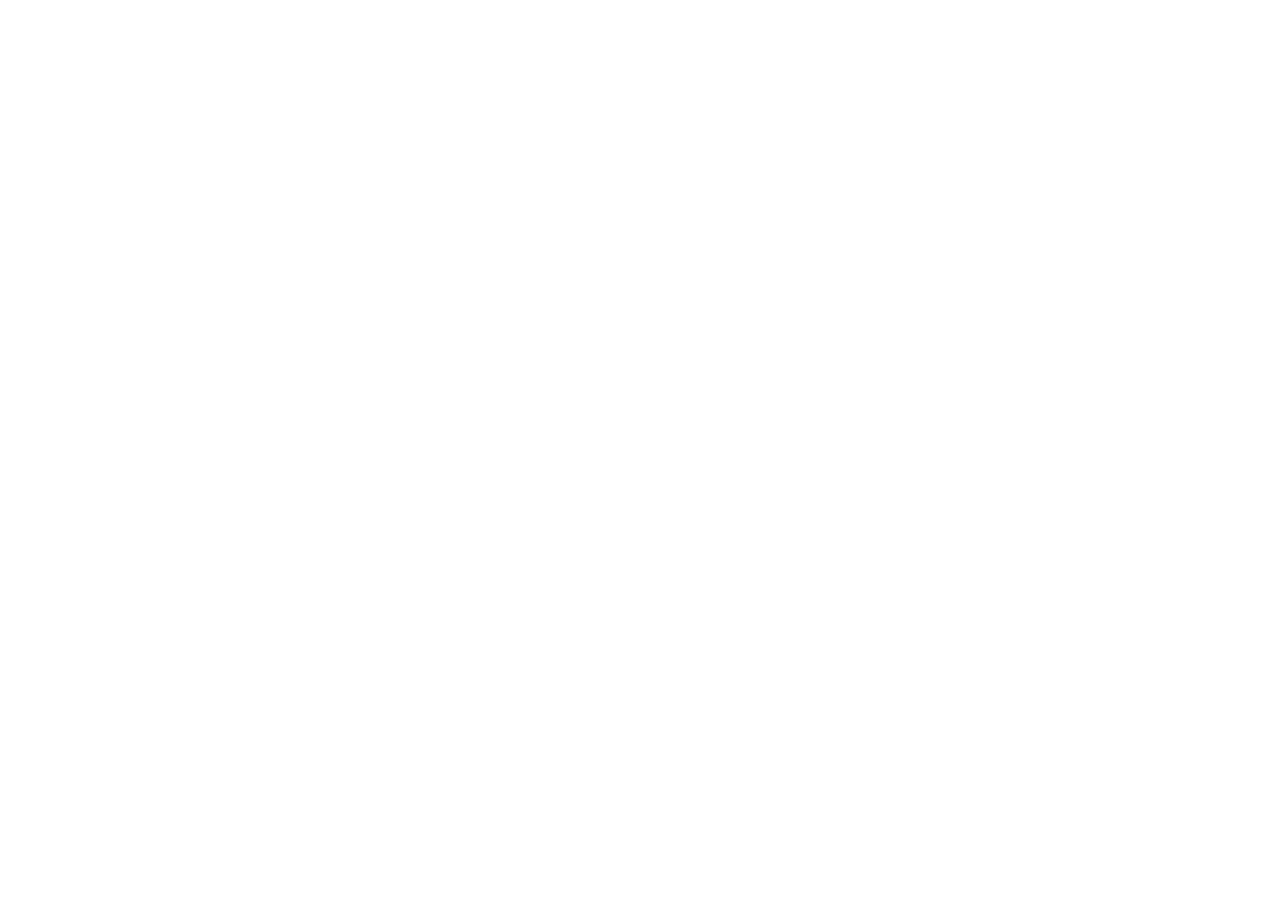
==== index.html @ 4c073553 "init project" ====
<!DOCTYPE html>
<html lang="en">

<head>
    <meta charset="UTF-8">
    <meta http-equiv="X-UA-Compatible" content="IE=edge">
    <meta name="viewport" content="width=device-width, initial-scale=1.0">
    <title>Document</title>
</head>

<body>

</body>

</html>
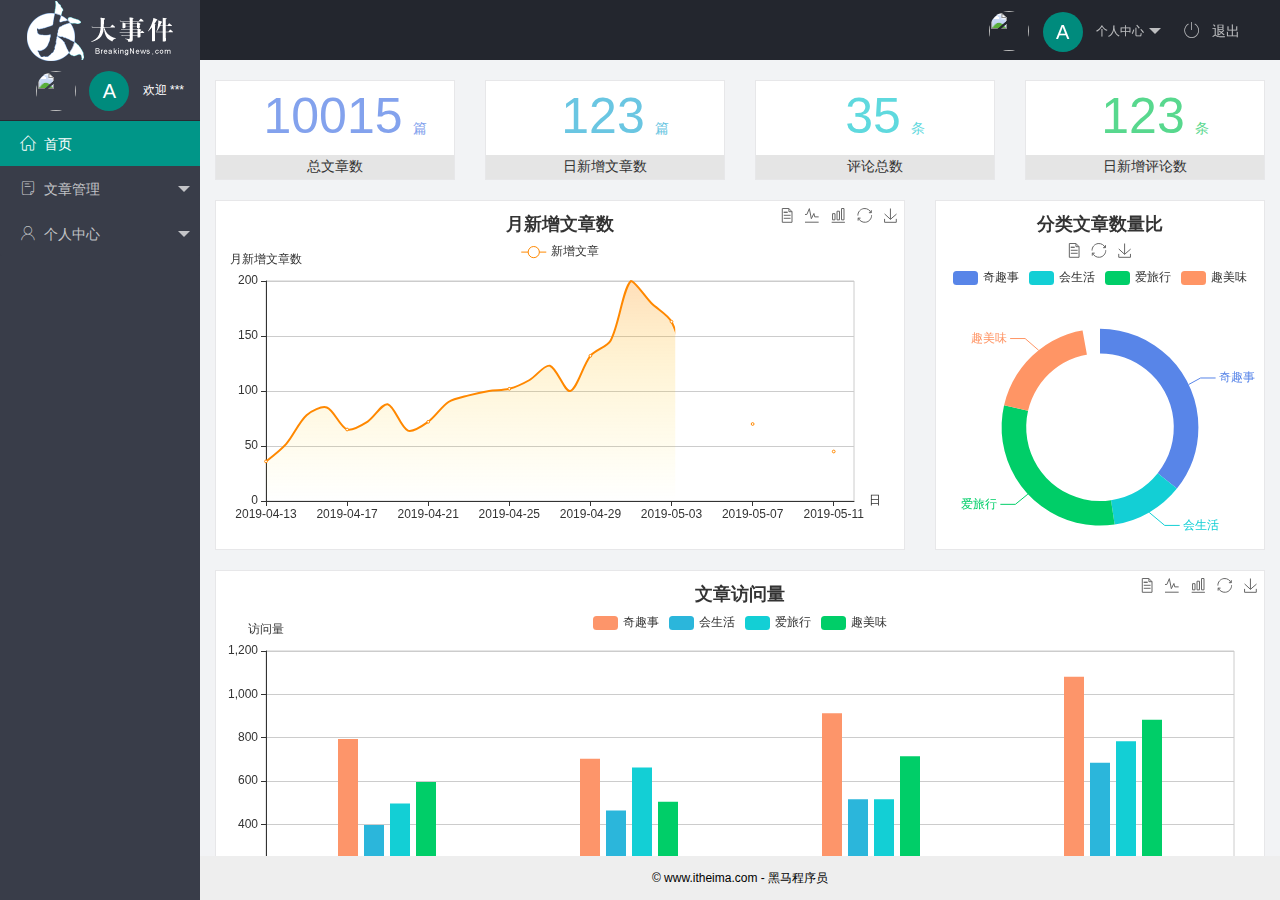
==== commit ad0965d6: "完成了主页功能的开发" ====
--- a/index.html
+++ b/index.html
@@ -5,11 +5,91 @@
     <meta charset="UTF-8">
     <meta http-equiv="X-UA-Compatible" content="IE=edge">
     <meta name="viewport" content="width=device-width, initial-scale=1.0">
-    <title>Document</title>
+    <title>后台主页</title>
+    <!-- 导入 layui 的样式表 -->
+    <link rel="stylesheet" href="/assets/lib/layui/css/layui.css">
+    <!-- 导入第三方图标库 -->
+    <link rel="stylesheet" href="/assets/fonts/iconfont.css">
+    <!-- 导入自己的css 样式表 -->
+    <link rel="stylesheet" href="/assets/css/index.css">
 </head>
 
 <body>
+    <div class="layui-layout layui-layout-admin">
+        <div class="layui-header">
+            <div class="layui-logo layui-hide-xs layui-bg-black">
+                <img src="/assets/images/logo.png" alt="">
+            </div>
+            <!-- 头部区域（可配合layui 已有的水平导航） -->
+            <ul class="layui-nav layui-layout-right">
+                <li class="layui-nav-item layui-hide layui-show-md-inline-block">
+                    <a href="javascript:;" class="userinfo">
+                        <img src="//tva1.sinaimg.cn/crop.0.0.118.118.180/5db11ff4gw1e77d3nqrv8j203b03cweg.jpg" class="layui-nav-img">
+                        <span class="text-avatar">A</span> 个人中心
+                    </a>
+                    <dl class="layui-nav-child">
+                        <dd><a href="">基本资料</a></dd>
+                        <dd><a href="">更换头像</a></dd>
+                        <dd><a href="">重置密码</a></dd>
+                    </dl>
+                </li>
+                <li class="layui-nav-item" lay-header-event="menuRight" lay-unselect>
+                    <a href="javascript:;" id="btnLogout">
+                        <span class="iconfont icon-tuichu"></span> 退出
+                    </a>
+                </li>
+            </ul>
+        </div>
 
+        <div class="layui-side layui-bg-black">
+            <div class="layui-side-scroll">
+                <div class="userinfo">
+                    <img src="//tva1.sinaimg.cn/crop.0.0.118.118.180/5db11ff4gw1e77d3nqrv8j203b03cweg.jpg" class="layui-nav-img">
+                    <span class="text-avatar">A</span>
+                    <span id="welcome">欢迎 ***</span>
+                </div>
+                <!-- 左侧导航区域（可配合layui已有的垂直导航） -->
+                <ul class="layui-nav layui-nav-tree" lay-shrink="all">
+                    <li class="layui-nav-item layui-this"><a href="/home/dashboard.html" target="fm"><span class="iconfont icon-home "></span>首页</a></li>
+                    <li class="layui-nav-item ">
+                        <a class="" href="javascript:;"><span class="iconfont icon-16"></span>文章管理</a>
+                        <dl class="layui-nav-child">
+                            <dd><a href="javascript:;"><i class="layui-icon layui-icon-app"></i> 文章类别</a></dd>
+                            <dd><a href="javascript:;"><i class="layui-icon layui-icon-app"></i> 文章列表</a></dd>
+                            <dd><a href="javascript:;"><i class="layui-icon layui-icon-app"></i> 发表文章</a></dd>
+
+                        </dl>
+                    </li>
+                    <li class="layui-nav-item">
+                        <a href="javascript:;"><span class="iconfont icon-user"></span>个人中心</a>
+                        <dl class="layui-nav-child">
+                            <dd><a href="javascript:;"><i class="layui-icon layui-icon-app"></i> 基本资料</a></dd>
+                            <dd><a href="javascript:;"><i class="layui-icon layui-icon-app"></i> 更换头像</a></dd>
+                            <dd><a href="javascript:;"><i class="layui-icon layui-icon-app"></i> 重置密码</a></dd>
+                        </dl>
+                    </li>
+                </ul>
+            </div>
+        </div>
+
+        <class class="layui-body">
+            <!-- 内容主体区域 -->
+            <iframe name="fm" src="/home/dashboard.html" frameborder="0"></iframe>
+        </class>
+
+        <div class="layui-footer">
+            <!-- 底部固定区域 -->
+            © www.itheima.com - 黑马程序员
+        </div>
+    </div>
+    <!-- 导入 layui 的 js 文件 -->
+    <script src="/assets/lib/layui/layui.all.js"></script>
+    <!-- 导入jquery  -->
+    <script src="/assets/lib/jquery.js"></script>
+    <!-- 导入 自己封装的 baseAPI.js 文件 -->
+    <script src="/assets/js/baseAPI.js"></script>
+    <!-- 导入自己的 js 文件 -->
+    <script src="./assets/js/index.js"></script>
 </body>
 
 </html>--- a/assets/lib/layui/css/layui.css
+++ b/assets/lib/layui/css/layui.css
@@ -0,0 +1,2 @@
+/** layui-v2.5.5 MIT License By https://www.layui.com */
+ .layui-inline,img{display:inline-block;vertical-align:middle}h1,h2,h3,h4,h5,h6{font-weight:400}.layui-edge,.layui-header,.layui-inline,.layui-main{position:relative}.layui-body,.layui-edge,.layui-elip{overflow:hidden}.layui-btn,.layui-edge,.layui-inline,img{vertical-align:middle}.layui-btn,.layui-disabled,.layui-icon,.layui-unselect{-moz-user-select:none;-webkit-user-select:none;-ms-user-select:none}.layui-elip,.layui-form-checkbox span,.layui-form-pane .layui-form-label{text-overflow:ellipsis;white-space:nowrap}.layui-breadcrumb,.layui-tree-btnGroup{visibility:hidden}blockquote,body,button,dd,div,dl,dt,form,h1,h2,h3,h4,h5,h6,input,li,ol,p,pre,td,textarea,th,ul{margin:0;padding:0;-webkit-tap-highlight-color:rgba(0,0,0,0)}a:active,a:hover{outline:0}img{border:none}li{list-style:none}table{border-collapse:collapse;border-spacing:0}h4,h5,h6{font-size:100%}button,input,optgroup,option,select,textarea{font-family:inherit;font-size:inherit;font-style:inherit;font-weight:inherit;outline:0}pre{white-space:pre-wrap;white-space:-moz-pre-wrap;white-space:-pre-wrap;white-space:-o-pre-wrap;word-wrap:break-word}body{line-height:24px;font:14px Helvetica Neue,Helvetica,PingFang SC,Tahoma,Arial,sans-serif}hr{height:1px;margin:10px 0;border:0;clear:both}a{color:#333;text-decoration:none}a:hover{color:#777}a cite{font-style:normal;*cursor:pointer}.layui-border-box,.layui-border-box *{box-sizing:border-box}.layui-box,.layui-box *{box-sizing:content-box}.layui-clear{clear:both;*zoom:1}.layui-clear:after{content:'\20';clear:both;*zoom:1;display:block;height:0}.layui-inline{*display:inline;*zoom:1}.layui-edge{display:inline-block;width:0;height:0;border-width:6px;border-style:dashed;border-color:transparent}.layui-edge-top{top:-4px;border-bottom-color:#999;border-bottom-style:solid}.layui-edge-right{border-left-color:#999;border-left-style:solid}.layui-edge-bottom{top:2px;border-top-color:#999;border-top-style:solid}.layui-edge-left{border-right-color:#999;border-right-style:solid}.layui-disabled,.layui-disabled:hover{color:#d2d2d2!important;cursor:not-allowed!important}.layui-circle{border-radius:100%}.layui-show{display:block!important}.layui-hide{display:none!important}@font-face{font-family:layui-icon;src:url(../font/iconfont.eot?v=250);src:url(../font/iconfont.eot?v=250#iefix) format('embedded-opentype'),url(../font/iconfont.woff2?v=250) format('woff2'),url(../font/iconfont.woff?v=250) format('woff'),url(../font/iconfont.ttf?v=250) format('truetype'),url(../font/iconfont.svg?v=250#layui-icon) format('svg')}.layui-icon{font-family:layui-icon!important;font-size:16px;font-style:normal;-webkit-font-smoothing:antialiased;-moz-osx-font-smoothing:grayscale}.layui-icon-reply-fill:before{content:"\e611"}.layui-icon-set-fill:before{content:"\e614"}.layui-icon-menu-fill:before{content:"\e60f"}.layui-icon-search:before{content:"\e615"}.layui-icon-share:before{content:"\e641"}.layui-icon-set-sm:before{content:"\e620"}.layui-icon-engine:before{content:"\e628"}.layui-icon-close:before{content:"\1006"}.layui-icon-close-fill:before{content:"\1007"}.layui-icon-chart-screen:before{content:"\e629"}.layui-icon-star:before{content:"\e600"}.layui-icon-circle-dot:before{content:"\e617"}.layui-icon-chat:before{content:"\e606"}.layui-icon-release:before{content:"\e609"}.layui-icon-list:before{content:"\e60a"}.layui-icon-chart:before{content:"\e62c"}.layui-icon-ok-circle:before{content:"\1005"}.layui-icon-layim-theme:before{content:"\e61b"}.layui-icon-table:before{content:"\e62d"}.layui-icon-right:before{content:"\e602"}.layui-icon-left:before{content:"\e603"}.layui-icon-cart-simple:before{content:"\e698"}.layui-icon-face-cry:before{content:"\e69c"}.layui-icon-face-smile:before{content:"\e6af"}.layui-icon-survey:before{content:"\e6b2"}.layui-icon-tree:before{content:"\e62e"}.layui-icon-upload-circle:before{content:"\e62f"}.layui-icon-add-circle:before{content:"\e61f"}.layui-icon-download-circle:before{content:"\e601"}.layui-icon-templeate-1:before{content:"\e630"}.layui-icon-util:before{content:"\e631"}.layui-icon-face-surprised:before{content:"\e664"}.layui-icon-edit:before{content:"\e642"}.layui-icon-speaker:before{content:"\e645"}.layui-icon-down:before{content:"\e61a"}.layui-icon-file:before{content:"\e621"}.layui-icon-layouts:before{content:"\e632"}.layui-icon-rate-half:before{content:"\e6c9"}.layui-icon-add-circle-fine:before{content:"\e608"}.layui-icon-prev-circle:before{content:"\e633"}.layui-icon-read:before{content:"\e705"}.layui-icon-404:before{content:"\e61c"}.layui-icon-carousel:before{content:"\e634"}.layui-icon-help:before{content:"\e607"}.layui-icon-code-circle:before{content:"\e635"}.layui-icon-water:before{content:"\e636"}.layui-icon-username:before{content:"\e66f"}.layui-icon-find-fill:before{content:"\e670"}.layui-icon-about:before{content:"\e60b"}.layui-icon-location:before{content:"\e715"}.layui-icon-up:before{content:"\e619"}.layui-icon-pause:before{content:"\e651"}.layui-icon-date:before{content:"\e637"}.layui-icon-layim-uploadfile:before{content:"\e61d"}.layui-icon-delete:before{content:"\e640"}.layui-icon-play:before{content:"\e652"}.layui-icon-top:before{content:"\e604"}.layui-icon-friends:before{content:"\e612"}.layui-icon-refresh-3:before{content:"\e9aa"}.layui-icon-ok:before{content:"\e605"}.layui-icon-layer:before{content:"\e638"}.layui-icon-face-smile-fine:before{content:"\e60c"}.layui-icon-dollar:before{content:"\e659"}.layui-icon-group:before{content:"\e613"}.layui-icon-layim-download:before{content:"\e61e"}.layui-icon-picture-fine:before{content:"\e60d"}.layui-icon-link:before{content:"\e64c"}.layui-icon-diamond:before{content:"\e735"}.layui-icon-log:before{content:"\e60e"}.layui-icon-rate-solid:before{content:"\e67a"}.layui-icon-fonts-del:before{content:"\e64f"}.layui-icon-unlink:before{content:"\e64d"}.layui-icon-fonts-clear:before{content:"\e639"}.layui-icon-triangle-r:before{content:"\e623"}.layui-icon-circle:before{content:"\e63f"}.layui-icon-radio:before{content:"\e643"}.layui-icon-align-center:before{content:"\e647"}.layui-icon-align-right:before{content:"\e648"}.layui-icon-align-left:before{content:"\e649"}.layui-icon-loading-1:before{content:"\e63e"}.layui-icon-return:before{content:"\e65c"}.layui-icon-fonts-strong:before{content:"\e62b"}.layui-icon-upload:before{content:"\e67c"}.layui-icon-dialogue:before{content:"\e63a"}.layui-icon-video:before{content:"\e6ed"}.layui-icon-headset:before{content:"\e6fc"}.layui-icon-cellphone-fine:before{content:"\e63b"}.layui-icon-add-1:before{content:"\e654"}.layui-icon-face-smile-b:before{content:"\e650"}.layui-icon-fonts-html:before{content:"\e64b"}.layui-icon-form:before{content:"\e63c"}.layui-icon-cart:before{content:"\e657"}.layui-icon-camera-fill:before{content:"\e65d"}.layui-icon-tabs:before{content:"\e62a"}.layui-icon-fonts-code:before{content:"\e64e"}.layui-icon-fire:before{content:"\e756"}.layui-icon-set:before{content:"\e716"}.layui-icon-fonts-u:before{content:"\e646"}.layui-icon-triangle-d:before{content:"\e625"}.layui-icon-tips:before{content:"\e702"}.layui-icon-picture:before{content:"\e64a"}.layui-icon-more-vertical:before{content:"\e671"}.layui-icon-flag:before{content:"\e66c"}.layui-icon-loading:before{content:"\e63d"}.layui-icon-fonts-i:before{content:"\e644"}.layui-icon-refresh-1:before{content:"\e666"}.layui-icon-rmb:before{content:"\e65e"}.layui-icon-home:before{content:"\e68e"}.layui-icon-user:before{content:"\e770"}.layui-icon-notice:before{content:"\e667"}.layui-icon-login-weibo:before{content:"\e675"}.layui-icon-voice:before{content:"\e688"}.layui-icon-upload-drag:before{content:"\e681"}.layui-icon-login-qq:before{content:"\e676"}.layui-icon-snowflake:before{content:"\e6b1"}.layui-icon-file-b:before{content:"\e655"}.layui-icon-template:before{content:"\e663"}.layui-icon-auz:before{content:"\e672"}.layui-icon-console:before{content:"\e665"}.layui-icon-app:before{content:"\e653"}.layui-icon-prev:before{content:"\e65a"}.layui-icon-website:before{content:"\e7ae"}.layui-icon-next:before{content:"\e65b"}.layui-icon-component:before{content:"\e857"}.layui-icon-more:before{content:"\e65f"}.layui-icon-login-wechat:before{content:"\e677"}.layui-icon-shrink-right:before{content:"\e668"}.layui-icon-spread-left:before{content:"\e66b"}.layui-icon-camera:before{content:"\e660"}.layui-icon-note:before{content:"\e66e"}.layui-icon-refresh:before{content:"\e669"}.layui-icon-female:before{content:"\e661"}.layui-icon-male:before{content:"\e662"}.layui-icon-password:before{content:"\e673"}.layui-icon-senior:before{content:"\e674"}.layui-icon-theme:before{content:"\e66a"}.layui-icon-tread:before{content:"\e6c5"}.layui-icon-praise:before{content:"\e6c6"}.layui-icon-star-fill:before{content:"\e658"}.layui-icon-rate:before{content:"\e67b"}.layui-icon-template-1:before{content:"\e656"}.layui-icon-vercode:before{content:"\e679"}.layui-icon-cellphone:before{content:"\e678"}.layui-icon-screen-full:before{content:"\e622"}.layui-icon-screen-restore:before{content:"\e758"}.layui-icon-cols:before{content:"\e610"}.layui-icon-export:before{content:"\e67d"}.layui-icon-print:before{content:"\e66d"}.layui-icon-slider:before{content:"\e714"}.layui-icon-addition:before{content:"\e624"}.layui-icon-subtraction:before{content:"\e67e"}.layui-icon-service:before{content:"\e626"}.layui-icon-transfer:before{content:"\e691"}.layui-main{width:1140px;margin:0 auto}.layui-header{z-index:1000;height:60px}.layui-header a:hover{transition:all .5s;-webkit-transition:all .5s}.layui-side{position:fixed;left:0;top:0;bottom:0;z-index:999;width:200px;overflow-x:hidden}.layui-side-scroll{position:relative;width:220px;height:100%;overflow-x:hidden}.layui-body{position:absolute;left:200px;right:0;top:0;bottom:0;z-index:998;width:auto;overflow-y:auto;box-sizing:border-box}.layui-layout-body{overflow:hidden}.layui-layout-admin .layui-header{background-color:#23262E}.layui-layout-admin .layui-side{top:60px;width:200px;overflow-x:hidden}.layui-layout-admin .layui-body{position:fixed;top:60px;bottom:44px}.layui-layout-admin .layui-main{width:auto;margin:0 15px}.layui-layout-admin .layui-footer{position:fixed;left:200px;right:0;bottom:0;height:44px;line-height:44px;padding:0 15px;background-color:#eee}.layui-layout-admin .layui-logo{position:absolute;left:0;top:0;width:200px;height:100%;line-height:60px;text-align:center;color:#009688;font-size:16px}.layui-layout-admin .layui-header .layui-nav{background:0 0}.layui-layout-left{position:absolute!important;left:200px;top:0}.layui-layout-right{position:absolute!important;right:0;top:0}.layui-container{position:relative;margin:0 auto;padding:0 15px;box-sizing:border-box}.layui-fluid{position:relative;margin:0 auto;padding:0 15px}.layui-row:after,.layui-row:before{content:'';display:block;clear:both}.layui-col-lg1,.layui-col-lg10,.layui-col-lg11,.layui-col-lg12,.layui-col-lg2,.layui-col-lg3,.layui-col-lg4,.layui-col-lg5,.layui-col-lg6,.layui-col-lg7,.layui-col-lg8,.layui-col-lg9,.layui-col-md1,.layui-col-md10,.layui-col-md11,.layui-col-md12,.layui-col-md2,.layui-col-md3,.layui-col-md4,.layui-col-md5,.layui-col-md6,.layui-col-md7,.layui-col-md8,.layui-col-md9,.layui-col-sm1,.layui-col-sm10,.layui-col-sm11,.layui-col-sm12,.layui-col-sm2,.layui-col-sm3,.layui-col-sm4,.layui-col-sm5,.layui-col-sm6,.layui-col-sm7,.layui-col-sm8,.layui-col-sm9,.layui-col-xs1,.layui-col-xs10,.layui-col-xs11,.layui-col-xs12,.layui-col-xs2,.layui-col-xs3,.layui-col-xs4,.layui-col-xs5,.layui-col-xs6,.layui-col-xs7,.layui-col-xs8,.layui-col-xs9{position:relative;display:block;box-sizing:border-box}.layui-col-xs1,.layui-col-xs10,.layui-col-xs11,.layui-col-xs12,.layui-col-xs2,.layui-col-xs3,.layui-col-xs4,.layui-col-xs5,.layui-col-xs6,.layui-col-xs7,.layui-col-xs8,.layui-col-xs9{float:left}.layui-col-xs1{width:8.33333333%}.layui-col-xs2{width:16.66666667%}.layui-col-xs3{width:25%}.layui-col-xs4{width:33.33333333%}.layui-col-xs5{width:41.66666667%}.layui-col-xs6{width:50%}.layui-col-xs7{width:58.33333333%}.layui-col-xs8{width:66.66666667%}.layui-col-xs9{width:75%}.layui-col-xs10{width:83.33333333%}.layui-col-xs11{width:91.66666667%}.layui-col-xs12{width:100%}.layui-col-xs-offset1{margin-left:8.33333333%}.layui-col-xs-offset2{margin-left:16.66666667%}.layui-col-xs-offset3{margin-left:25%}.layui-col-xs-offset4{margin-left:33.33333333%}.layui-col-xs-offset5{margin-left:41.66666667%}.layui-col-xs-offset6{margin-left:50%}.layui-col-xs-offset7{margin-left:58.33333333%}.layui-col-xs-offset8{margin-left:66.66666667%}.layui-col-xs-offset9{margin-left:75%}.layui-col-xs-offset10{margin-left:83.33333333%}.layui-col-xs-offset11{margin-left:91.66666667%}.layui-col-xs-offset12{margin-left:100%}@media screen and (max-width:768px){.layui-hide-xs{display:none!important}.layui-show-xs-block{display:block!important}.layui-show-xs-inline{display:inline!important}.layui-show-xs-inline-block{display:inline-block!important}}@media screen and (min-width:768px){.layui-container{width:750px}.layui-hide-sm{display:none!important}.layui-show-sm-block{display:block!important}.layui-show-sm-inline{display:inline!important}.layui-show-sm-inline-block{display:inline-block!important}.layui-col-sm1,.layui-col-sm10,.layui-col-sm11,.layui-col-sm12,.layui-col-sm2,.layui-col-sm3,.layui-col-sm4,.layui-col-sm5,.layui-col-sm6,.layui-col-sm7,.layui-col-sm8,.layui-col-sm9{float:left}.layui-col-sm1{width:8.33333333%}.layui-col-sm2{width:16.66666667%}.layui-col-sm3{width:25%}.layui-col-sm4{width:33.33333333%}.layui-col-sm5{width:41.66666667%}.layui-col-sm6{width:50%}.layui-col-sm7{width:58.33333333%}.layui-col-sm8{width:66.66666667%}.layui-col-sm9{width:75%}.layui-col-sm10{width:83.33333333%}.layui-col-sm11{width:91.66666667%}.layui-col-sm12{width:100%}.layui-col-sm-offset1{margin-left:8.33333333%}.layui-col-sm-offset2{margin-left:16.66666667%}.layui-col-sm-offset3{margin-left:25%}.layui-col-sm-offset4{margin-left:33.33333333%}.layui-col-sm-offset5{margin-left:41.66666667%}.layui-col-sm-offset6{margin-left:50%}.layui-col-sm-offset7{margin-left:58.33333333%}.layui-col-sm-offset8{margin-left:66.66666667%}.layui-col-sm-offset9{margin-left:75%}.layui-col-sm-offset10{margin-left:83.33333333%}.layui-col-sm-offset11{margin-left:91.66666667%}.layui-col-sm-offset12{margin-left:100%}}@media screen and (min-width:992px){.layui-container{width:970px}.layui-hide-md{display:none!important}.layui-show-md-block{display:block!important}.layui-show-md-inline{display:inline!important}.layui-show-md-inline-block{display:inline-block!important}.layui-col-md1,.layui-col-md10,.layui-col-md11,.layui-col-md12,.layui-col-md2,.layui-col-md3,.layui-col-md4,.layui-col-md5,.layui-col-md6,.layui-col-md7,.layui-col-md8,.layui-col-md9{float:left}.layui-col-md1{width:8.33333333%}.layui-col-md2{width:16.66666667%}.layui-col-md3{width:25%}.layui-col-md4{width:33.33333333%}.layui-col-md5{width:41.66666667%}.layui-col-md6{width:50%}.layui-col-md7{width:58.33333333%}.layui-col-md8{width:66.66666667%}.layui-col-md9{width:75%}.layui-col-md10{width:83.33333333%}.layui-col-md11{width:91.66666667%}.layui-col-md12{width:100%}.layui-col-md-offset1{margin-left:8.33333333%}.layui-col-md-offset2{margin-left:16.66666667%}.layui-col-md-offset3{margin-left:25%}.layui-col-md-offset4{margin-left:33.33333333%}.layui-col-md-offset5{margin-left:41.66666667%}.layui-col-md-offset6{margin-left:50%}.layui-col-md-offset7{margin-left:58.33333333%}.layui-col-md-offset8{margin-left:66.66666667%}.layui-col-md-offset9{margin-left:75%}.layui-col-md-offset10{margin-left:83.33333333%}.layui-col-md-offset11{margin-left:91.66666667%}.layui-col-md-offset12{margin-left:100%}}@media screen and (min-width:1200px){.layui-container{width:1170px}.layui-hide-lg{display:none!important}.layui-show-lg-block{display:block!important}.layui-show-lg-inline{display:inline!important}.layui-show-lg-inline-block{display:inline-block!important}.layui-col-lg1,.layui-col-lg10,.layui-col-lg11,.layui-col-lg12,.layui-col-lg2,.layui-col-lg3,.layui-col-lg4,.layui-col-lg5,.layui-col-lg6,.layui-col-lg7,.layui-col-lg8,.layui-col-lg9{float:left}.layui-col-lg1{width:8.33333333%}.layui-col-lg2{width:16.66666667%}.layui-col-lg3{width:25%}.layui-col-lg4{width:33.33333333%}.layui-col-lg5{width:41.66666667%}.layui-col-lg6{width:50%}.layui-col-lg7{width:58.33333333%}.layui-col-lg8{width:66.66666667%}.layui-col-lg9{width:75%}.layui-col-lg10{width:83.33333333%}.layui-col-lg11{width:91.66666667%}.layui-col-lg12{width:100%}.layui-col-lg-offset1{margin-left:8.33333333%}.layui-col-lg-offset2{margin-left:16.66666667%}.layui-col-lg-offset3{margin-left:25%}.layui-col-lg-offset4{margin-left:33.33333333%}.layui-col-lg-offset5{margin-left:41.66666667%}.layui-col-lg-offset6{margin-left:50%}.layui-col-lg-offset7{margin-left:58.33333333%}.layui-col-lg-offset8{margin-left:66.66666667%}.layui-col-lg-offset9{margin-left:75%}.layui-col-lg-offset10{margin-left:83.33333333%}.layui-col-lg-offset11{margin-left:91.66666667%}.layui-col-lg-offset12{margin-left:100%}}.layui-col-space1{margin:-.5px}.layui-col-space1>*{padding:.5px}.layui-col-space3{margin:-1.5px}.layui-col-space3>*{padding:1.5px}.layui-col-space5{margin:-2.5px}.layui-col-space5>*{padding:2.5px}.layui-col-space8{margin:-3.5px}.layui-col-space8>*{padding:3.5px}.layui-col-space10{margin:-5px}.layui-col-space10>*{padding:5px}.layui-col-space12{margin:-6px}.layui-col-space12>*{padding:6px}.layui-col-space15{margin:-7.5px}.layui-col-space15>*{padding:7.5px}.layui-col-space18{margin:-9px}.layui-col-space18>*{padding:9px}.layui-col-space20{margin:-10px}.layui-col-space20>*{padding:10px}.layui-col-space22{margin:-11px}.layui-col-space22>*{padding:11px}.layui-col-space25{margin:-12.5px}.layui-col-space25>*{padding:12.5px}.layui-col-space30{margin:-15px}.layui-col-space30>*{padding:15px}.layui-btn,.layui-input,.layui-select,.layui-textarea,.layui-upload-button{outline:0;-webkit-appearance:none;transition:all .3s;-webkit-transition:all .3s;box-sizing:border-box}.layui-elem-quote{margin-bottom:10px;padding:15px;line-height:22px;border-left:5px solid #009688;border-radius:0 2px 2px 0;background-color:#f2f2f2}.layui-quote-nm{border-style:solid;border-width:1px 1px 1px 5px;background:0 0}.layui-elem-field{margin-bottom:10px;padding:0;border-width:1px;border-style:solid}.layui-elem-field legend{margin-left:20px;padding:0 10px;font-size:20px;font-weight:300}.layui-field-title{margin:10px 0 20px;border-width:1px 0 0}.layui-field-box{padding:10px 15px}.layui-field-title .layui-field-box{padding:10px 0}.layui-progress{position:relative;height:6px;border-radius:20px;background-color:#e2e2e2}.layui-progress-bar{position:absolute;left:0;top:0;width:0;max-width:100%;height:6px;border-radius:20px;text-align:right;background-color:#5FB878;transition:all .3s;-webkit-transition:all .3s}.layui-progress-big,.layui-progress-big .layui-progress-bar{height:18px;line-height:18px}.layui-progress-text{position:relative;top:-20px;line-height:18px;font-size:12px;color:#666}.layui-progress-big .layui-progress-text{position:static;padding:0 10px;color:#fff}.layui-collapse{border-width:1px;border-style:solid;border-radius:2px}.layui-colla-content,.layui-colla-item{border-top-width:1px;border-top-style:solid}.layui-colla-item:first-child{border-top:none}.layui-colla-title{position:relative;height:42px;line-height:42px;padding:0 15px 0 35px;color:#333;background-color:#f2f2f2;cursor:pointer;font-size:14px;overflow:hidden}.layui-colla-content{display:none;padding:10px 15px;line-height:22px;color:#666}.layui-colla-icon{position:absolute;left:15px;top:0;font-size:14px}.layui-card{margin-bottom:15px;border-radius:2px;background-color:#fff;box-shadow:0 1px 2px 0 rgba(0,0,0,.05)}.layui-card:last-child{margin-bottom:0}.layui-card-header{position:relative;height:42px;line-height:42px;padding:0 15px;border-bottom:1px solid #f6f6f6;color:#333;border-radius:2px 2px 0 0;font-size:14px}.layui-bg-black,.layui-bg-blue,.layui-bg-cyan,.layui-bg-green,.layui-bg-orange,.layui-bg-red{color:#fff!important}.layui-card-body{position:relative;padding:10px 15px;line-height:24px}.layui-card-body[pad15]{padding:15px}.layui-card-body[pad20]{padding:20px}.layui-card-body .layui-table{margin:5px 0}.layui-card .layui-tab{margin:0}.layui-panel-window{position:relative;padding:15px;border-radius:0;border-top:5px solid #E6E6E6;background-color:#fff}.layui-auxiliar-moving{position:fixed;left:0;right:0;top:0;bottom:0;width:100%;height:100%;background:0 0;z-index:9999999999}.layui-form-label,.layui-form-mid,.layui-form-select,.layui-input-block,.layui-input-inline,.layui-textarea{position:relative}.layui-bg-red{background-color:#FF5722!important}.layui-bg-orange{background-color:#FFB800!important}.layui-bg-green{background-color:#009688!important}.layui-bg-cyan{background-color:#2F4056!important}.layui-bg-blue{background-color:#1E9FFF!important}.layui-bg-black{background-color:#393D49!important}.layui-bg-gray{background-color:#eee!important;color:#666!important}.layui-badge-rim,.layui-colla-content,.layui-colla-item,.layui-collapse,.layui-elem-field,.layui-form-pane .layui-form-item[pane],.layui-form-pane .layui-form-label,.layui-input,.layui-layedit,.layui-layedit-tool,.layui-quote-nm,.layui-select,.layui-tab-bar,.layui-tab-card,.layui-tab-title,.layui-tab-title .layui-this:after,.layui-textarea{border-color:#e6e6e6}.layui-timeline-item:before,hr{background-color:#e6e6e6}.layui-text{line-height:22px;font-size:14px;color:#666}.layui-text h1,.layui-text h2,.layui-text h3{font-weight:500;color:#333}.layui-text h1{font-size:30px}.layui-text h2{font-size:24px}.layui-text h3{font-size:18px}.layui-text a:not(.layui-btn){color:#01AAED}.layui-text a:not(.layui-btn):hover{text-decoration:underline}.layui-text ul{padding:5px 0 5px 15px}.layui-text ul li{margin-top:5px;list-style-type:disc}.layui-text em,.layui-word-aux{color:#999!important;padding:0 5px!important}.layui-btn{display:inline-block;height:38px;line-height:38px;padding:0 18px;background-color:#009688;color:#fff;white-space:nowrap;text-align:center;font-size:14px;border:none;border-radius:2px;cursor:pointer}.layui-btn:hover{opacity:.8;filter:alpha(opacity=80);color:#fff}.layui-btn:active{opacity:1;filter:alpha(opacity=100)}.layui-btn+.layui-btn{margin-left:10px}.layui-btn-container{font-size:0}.layui-btn-container .layui-btn{margin-right:10px;margin-bottom:10px}.layui-btn-container .layui-btn+.layui-btn{margin-left:0}.layui-table .layui-btn-container .layui-btn{margin-bottom:9px}.layui-btn-radius{border-radius:100px}.layui-btn .layui-icon{margin-right:3px;font-size:18px;vertical-align:bottom;vertical-align:middle\9}.layui-btn-primary{border:1px solid #C9C9C9;background-color:#fff;color:#555}.layui-btn-primary:hover{border-color:#009688;color:#333}.layui-btn-normal{background-color:#1E9FFF}.layui-btn-warm{background-color:#FFB800}.layui-btn-danger{background-color:#FF5722}.layui-btn-checked{background-color:#5FB878}.layui-btn-disabled,.layui-btn-disabled:active,.layui-btn-disabled:hover{border:1px solid #e6e6e6;background-color:#FBFBFB;color:#C9C9C9;cursor:not-allowed;opacity:1}.layui-btn-lg{height:44px;line-height:44px;padding:0 25px;font-size:16px}.layui-btn-sm{height:30px;line-height:30px;padding:0 10px;font-size:12px}.layui-btn-sm i{font-size:16px!important}.layui-btn-xs{height:22px;line-height:22px;padding:0 5px;font-size:12px}.layui-btn-xs i{font-size:14px!important}.layui-btn-group{display:inline-block;vertical-align:middle;font-size:0}.layui-btn-group .layui-btn{margin-left:0!important;margin-right:0!important;border-left:1px solid rgba(255,255,255,.5);border-radius:0}.layui-btn-group .layui-btn-primary{border-left:none}.layui-btn-group .layui-btn-primary:hover{border-color:#C9C9C9;color:#009688}.layui-btn-group .layui-btn:first-child{border-left:none;border-radius:2px 0 0 2px}.layui-btn-group .layui-btn-primary:first-child{border-left:1px solid #c9c9c9}.layui-btn-group .layui-btn:last-child{border-radius:0 2px 2px 0}.layui-btn-group .layui-btn+.layui-btn{margin-left:0}.layui-btn-group+.layui-btn-group{margin-left:10px}.layui-btn-fluid{width:100%}.layui-input,.layui-select,.layui-textarea{height:38px;line-height:1.3;line-height:38px\9;border-width:1px;border-style:solid;background-color:#fff;border-radius:2px}.layui-input::-webkit-input-placeholder,.layui-select::-webkit-input-placeholder,.layui-textarea::-webkit-input-placeholder{line-height:1.3}.layui-input,.layui-textarea{display:block;width:100%;padding-left:10px}.layui-input:hover,.layui-textarea:hover{border-color:#D2D2D2!important}.layui-input:focus,.layui-textarea:focus{border-color:#C9C9C9!important}.layui-textarea{min-height:100px;height:auto;line-height:20px;padding:6px 10px;resize:vertical}.layui-select{padding:0 10px}.layui-form input[type=checkbox],.layui-form input[type=radio],.layui-form select{display:none}.layui-form [lay-ignore]{display:initial}.layui-form-item{margin-bottom:15px;clear:both;*zoom:1}.layui-form-item:after{content:'\20';clear:both;*zoom:1;display:block;height:0}.layui-form-label{float:left;display:block;padding:9px 15px;width:80px;font-weight:400;line-height:20px;text-align:right}.layui-form-label-col{display:block;float:none;padding:9px 0;line-height:20px;text-align:left}.layui-form-item .layui-inline{margin-bottom:5px;margin-right:10px}.layui-input-block{margin-left:110px;min-height:36px}.layui-input-inline{display:inline-block;vertical-align:middle}.layui-form-item .layui-input-inline{float:left;width:190px;margin-right:10px}.layui-form-text .layui-input-inline{width:auto}.layui-form-mid{float:left;display:block;padding:9px 0!important;line-height:20px;margin-right:10px}.layui-form-danger+.layui-form-select .layui-input,.layui-form-danger:focus{border-color:#FF5722!important}.layui-form-select .layui-input{padding-right:30px;cursor:pointer}.layui-form-select .layui-edge{position:absolute;right:10px;top:50%;margin-top:-3px;cursor:pointer;border-width:6px;border-top-color:#c2c2c2;border-top-style:solid;transition:all .3s;-webkit-transition:all .3s}.layui-form-select dl{display:none;position:absolute;left:0;top:42px;padding:5px 0;z-index:899;min-width:100%;border:1px solid #d2d2d2;max-height:300px;overflow-y:auto;background-color:#fff;border-radius:2px;box-shadow:0 2px 4px rgba(0,0,0,.12);box-sizing:border-box}.layui-form-select dl dd,.layui-form-select dl dt{padding:0 10px;line-height:36px;white-space:nowrap;overflow:hidden;text-overflow:ellipsis}.layui-form-select dl dt{font-size:12px;color:#999}.layui-form-select dl dd{cursor:pointer}.layui-form-select dl dd:hover{background-color:#f2f2f2;-webkit-transition:.5s all;transition:.5s all}.layui-form-select .layui-select-group dd{padding-left:20px}.layui-form-select dl dd.layui-select-tips{padding-left:10px!important;color:#999}.layui-form-select dl dd.layui-this{background-color:#5FB878;color:#fff}.layui-form-checkbox,.layui-form-select dl dd.layui-disabled{background-color:#fff}.layui-form-selected dl{display:block}.layui-form-checkbox,.layui-form-checkbox *,.layui-form-switch{display:inline-block;vertical-align:middle}.layui-form-selected .layui-edge{margin-top:-9px;-webkit-transform:rotate(180deg);transform:rotate(180deg);margin-top:-3px\9}:root .layui-form-selected .layui-edge{margin-top:-9px\0/IE9}.layui-form-selectup dl{top:auto;bottom:42px}.layui-select-none{margin:5px 0;text-align:center;color:#999}.layui-select-disabled .layui-disabled{border-color:#eee!important}.layui-select-disabled .layui-edge{border-top-color:#d2d2d2}.layui-form-checkbox{position:relative;height:30px;line-height:30px;margin-right:10px;padding-right:30px;cursor:pointer;font-size:0;-webkit-transition:.1s linear;transition:.1s linear;box-sizing:border-box}.layui-form-checkbox span{padding:0 10px;height:100%;font-size:14px;border-radius:2px 0 0 2px;background-color:#d2d2d2;color:#fff;overflow:hidden}.layui-form-checkbox:hover span{background-color:#c2c2c2}.layui-form-checkbox i{position:absolute;right:0;top:0;width:30px;height:28px;border:1px solid #d2d2d2;border-left:none;border-radius:0 2px 2px 0;color:#fff;font-size:20px;text-align:center}.layui-form-checkbox:hover i{border-color:#c2c2c2;color:#c2c2c2}.layui-form-checked,.layui-form-checked:hover{border-color:#5FB878}.layui-form-checked span,.layui-form-checked:hover span{background-color:#5FB878}.layui-form-checked i,.layui-form-checked:hover i{color:#5FB878}.layui-form-item .layui-form-checkbox{margin-top:4px}.layui-form-checkbox[lay-skin=primary]{height:auto!important;line-height:normal!important;min-width:18px;min-height:18px;border:none!important;margin-right:0;padding-left:28px;padding-right:0;background:0 0}.layui-form-checkbox[lay-skin=primary] span{padding-left:0;padding-right:15px;line-height:18px;background:0 0;color:#666}.layui-form-checkbox[lay-skin=primary] i{right:auto;left:0;width:16px;height:16px;line-height:16px;border:1px solid #d2d2d2;font-size:12px;border-radius:2px;background-color:#fff;-webkit-transition:.1s linear;transition:.1s linear}.layui-form-checkbox[lay-skin=primary]:hover i{border-color:#5FB878;color:#fff}.layui-form-checked[lay-skin=primary] i{border-color:#5FB878!important;background-color:#5FB878;color:#fff}.layui-checkbox-disbaled[lay-skin=primary] span{background:0 0!important;color:#c2c2c2}.layui-checkbox-disbaled[lay-skin=primary]:hover i{border-color:#d2d2d2}.layui-form-item .layui-form-checkbox[lay-skin=primary]{margin-top:10px}.layui-form-switch{position:relative;height:22px;line-height:22px;min-width:35px;padding:0 5px;margin-top:8px;border:1px solid #d2d2d2;border-radius:20px;cursor:pointer;background-color:#fff;-webkit-transition:.1s linear;transition:.1s linear}.layui-form-switch i{position:absolute;left:5px;top:3px;width:16px;height:16px;border-radius:20px;background-color:#d2d2d2;-webkit-transition:.1s linear;transition:.1s linear}.layui-form-switch em{position:relative;top:0;width:25px;margin-left:21px;padding:0!important;text-align:center!important;color:#999!important;font-style:normal!important;font-size:12px}.layui-form-onswitch{border-color:#5FB878;background-color:#5FB878}.layui-checkbox-disbaled,.layui-checkbox-disbaled i{border-color:#e2e2e2!important}.layui-form-onswitch i{left:100%;margin-left:-21px;background-color:#fff}.layui-form-onswitch em{margin-left:5px;margin-right:21px;color:#fff!important}.layui-checkbox-disbaled span{background-color:#e2e2e2!important}.layui-checkbox-disbaled:hover i{color:#fff!important}[lay-radio]{display:none}.layui-form-radio,.layui-form-radio *{display:inline-block;vertical-align:middle}.layui-form-radio{line-height:28px;margin:6px 10px 0 0;padding-right:10px;cursor:pointer;font-size:0}.layui-form-radio *{font-size:14px}.layui-form-radio>i{margin-right:8px;font-size:22px;color:#c2c2c2}.layui-form-radio>i:hover,.layui-form-radioed>i{color:#5FB878}.layui-radio-disbaled>i{color:#e2e2e2!important}.layui-form-pane .layui-form-label{width:110px;padding:8px 15px;height:38px;line-height:20px;border-width:1px;border-style:solid;border-radius:2px 0 0 2px;text-align:center;background-color:#FBFBFB;overflow:hidden;box-sizing:border-box}.layui-form-pane .layui-input-inline{margin-left:-1px}.layui-form-pane .layui-input-block{margin-left:110px;left:-1px}.layui-form-pane .layui-input{border-radius:0 2px 2px 0}.layui-form-pane .layui-form-text .layui-form-label{float:none;width:100%;border-radius:2px;box-sizing:border-box;text-align:left}.layui-form-pane .layui-form-text .layui-input-inline{display:block;margin:0;top:-1px;clear:both}.layui-form-pane .layui-form-text .layui-input-block{margin:0;left:0;top:-1px}.layui-form-pane .layui-form-text .layui-textarea{min-height:100px;border-radius:0 0 2px 2px}.layui-form-pane .layui-form-checkbox{margin:4px 0 4px 10px}.layui-form-pane .layui-form-radio,.layui-form-pane .layui-form-switch{margin-top:6px;margin-left:10px}.layui-form-pane .layui-form-item[pane]{position:relative;border-width:1px;border-style:solid}.layui-form-pane .layui-form-item[pane] .layui-form-label{position:absolute;left:0;top:0;height:100%;border-width:0 1px 0 0}.layui-form-pane .layui-form-item[pane] .layui-input-inline{margin-left:110px}@media screen and (max-width:450px){.layui-form-item .layui-form-label{text-overflow:ellipsis;overflow:hidden;white-space:nowrap}.layui-form-item .layui-inline{display:block;margin-right:0;margin-bottom:20px;clear:both}.layui-form-item .layui-inline:after{content:'\20';clear:both;display:block;height:0}.layui-form-item .layui-input-inline{display:block;float:none;left:-3px;width:auto;margin:0 0 10px 112px}.layui-form-item .layui-input-inline+.layui-form-mid{margin-left:110px;top:-5px;padding:0}.layui-form-item .layui-form-checkbox{margin-right:5px;margin-bottom:5px}}.layui-layedit{border-width:1px;border-style:solid;border-radius:2px}.layui-layedit-tool{padding:3px 5px;border-bottom-width:1px;border-bottom-style:solid;font-size:0}.layedit-tool-fixed{position:fixed;top:0;border-top:1px solid #e2e2e2}.layui-layedit-tool .layedit-tool-mid,.layui-layedit-tool .layui-icon{display:inline-block;vertical-align:middle;text-align:center;font-size:14px}.layui-layedit-tool .layui-icon{position:relative;width:32px;height:30px;line-height:30px;margin:3px 5px;color:#777;cursor:pointer;border-radius:2px}.layui-layedit-tool .layui-icon:hover{color:#393D49}.layui-layedit-tool .layui-icon:active{color:#000}.layui-layedit-tool .layedit-tool-active{background-color:#e2e2e2;color:#000}.layui-layedit-tool .layui-disabled,.layui-layedit-tool .layui-disabled:hover{color:#d2d2d2;cursor:not-allowed}.layui-layedit-tool .layedit-tool-mid{width:1px;height:18px;margin:0 10px;background-color:#d2d2d2}.layedit-tool-html{width:50px!important;font-size:30px!important}.layedit-tool-b,.layedit-tool-code,.layedit-tool-help{font-size:16px!important}.layedit-tool-d,.layedit-tool-face,.layedit-tool-image,.layedit-tool-unlink{font-size:18px!important}.layedit-tool-image input{position:absolute;font-size:0;left:0;top:0;width:100%;height:100%;opacity:.01;filter:Alpha(opacity=1);cursor:pointer}.layui-layedit-iframe iframe{display:block;width:100%}#LAY_layedit_code{overflow:hidden}.layui-laypage{display:inline-block;*display:inline;*zoom:1;vertical-align:middle;margin:10px 0;font-size:0}.layui-laypage>a:first-child,.layui-laypage>a:first-child em{border-radius:2px 0 0 2px}.layui-laypage>a:last-child,.layui-laypage>a:last-child em{border-radius:0 2px 2px 0}.layui-laypage>:first-child{margin-left:0!important}.layui-laypage>:last-child{margin-right:0!important}.layui-laypage a,.layui-laypage button,.layui-laypage input,.layui-laypage select,.layui-laypage span{border:1px solid #e2e2e2}.layui-laypage a,.layui-laypage span{display:inline-block;*display:inline;*zoom:1;vertical-align:middle;padding:0 15px;height:28px;line-height:28px;margin:0 -1px 5px 0;background-color:#fff;color:#333;font-size:12px}.layui-flow-more a *,.layui-laypage input,.layui-table-view select[lay-ignore]{display:inline-block}.layui-laypage a:hover{color:#009688}.layui-laypage em{font-style:normal}.layui-laypage .layui-laypage-spr{color:#999;font-weight:700}.layui-laypage a{text-decoration:none}.layui-laypage .layui-laypage-curr{position:relative}.layui-laypage .layui-laypage-curr em{position:relative;color:#fff}.layui-laypage .layui-laypage-curr .layui-laypage-em{position:absolute;left:-1px;top:-1px;padding:1px;width:100%;height:100%;background-color:#009688}.layui-laypage-em{border-radius:2px}.layui-laypage-next em,.layui-laypage-prev em{font-family:Sim sun;font-size:16px}.layui-laypage .layui-laypage-count,.layui-laypage .layui-laypage-limits,.layui-laypage .layui-laypage-refresh,.layui-laypage .layui-laypage-skip{margin-left:10px;margin-right:10px;padding:0;border:none}.layui-laypage .layui-laypage-limits,.layui-laypage .layui-laypage-refresh{vertical-align:top}.layui-laypage .layui-laypage-refresh i{font-size:18px;cursor:pointer}.layui-laypage select{height:22px;padding:3px;border-radius:2px;cursor:pointer}.layui-laypage .layui-laypage-skip{height:30px;line-height:30px;color:#999}.layui-laypage button,.layui-laypage input{height:30px;line-height:30px;border-radius:2px;vertical-align:top;background-color:#fff;box-sizing:border-box}.layui-laypage input{width:40px;margin:0 10px;padding:0 3px;text-align:center}.layui-laypage input:focus,.layui-laypage select:focus{border-color:#009688!important}.layui-laypage button{margin-left:10px;padding:0 10px;cursor:pointer}.layui-table,.layui-table-view{margin:10px 0}.layui-flow-more{margin:10px 0;text-align:center;color:#999;font-size:14px}.layui-flow-more a{height:32px;line-height:32px}.layui-flow-more a *{vertical-align:top}.layui-flow-more a cite{padding:0 20px;border-radius:3px;background-color:#eee;color:#333;font-style:normal}.layui-flow-more a cite:hover{opacity:.8}.layui-flow-more a i{font-size:30px;color:#737383}.layui-table{width:100%;background-color:#fff;color:#666}.layui-table tr{transition:all .3s;-webkit-transition:all .3s}.layui-table th{text-align:left;font-weight:400}.layui-table tbody tr:hover,.layui-table thead tr,.layui-table-click,.layui-table-header,.layui-table-hover,.layui-table-mend,.layui-table-patch,.layui-table-tool,.layui-table-total,.layui-table-total tr,.layui-table[lay-even] tr:nth-child(even){background-color:#f2f2f2}.layui-table td,.layui-table th,.layui-table-col-set,.layui-table-fixed-r,.layui-table-grid-down,.layui-table-header,.layui-table-page,.layui-table-tips-main,.layui-table-tool,.layui-table-total,.layui-table-view,.layui-table[lay-skin=line],.layui-table[lay-skin=row]{border-width:1px;border-style:solid;border-color:#e6e6e6}.layui-table td,.layui-table th{position:relative;padding:9px 15px;min-height:20px;line-height:20px;font-size:14px}.layui-table[lay-skin=line] td,.layui-table[lay-skin=line] th{border-width:0 0 1px}.layui-table[lay-skin=row] td,.layui-table[lay-skin=row] th{border-width:0 1px 0 0}.layui-table[lay-skin=nob] td,.layui-table[lay-skin=nob] th{border:none}.layui-table img{max-width:100px}.layui-table[lay-size=lg] td,.layui-table[lay-size=lg] th{padding:15px 30px}.layui-table-view .layui-table[lay-size=lg] .layui-table-cell{height:40px;line-height:40px}.layui-table[lay-size=sm] td,.layui-table[lay-size=sm] th{font-size:12px;padding:5px 10px}.layui-table-view .layui-table[lay-size=sm] .layui-table-cell{height:20px;line-height:20px}.layui-table[lay-data]{display:none}.layui-table-box{position:relative;overflow:hidden}.layui-table-view .layui-table{position:relative;width:auto;margin:0}.layui-table-view .layui-table[lay-skin=line]{border-width:0 1px 0 0}.layui-table-view .layui-table[lay-skin=row]{border-width:0 0 1px}.layui-table-view .layui-table td,.layui-table-view .layui-table th{padding:5px 0;border-top:none;border-left:none}.layui-table-view .layui-table th.layui-unselect .layui-table-cell span{cursor:pointer}.layui-table-view .layui-table td{cursor:default}.layui-table-view .layui-table td[data-edit=text]{cursor:text}.layui-table-view .layui-form-checkbox[lay-skin=primary] i{width:18px;height:18px}.layui-table-view .layui-form-radio{line-height:0;padding:0}.layui-table-view .layui-form-radio>i{margin:0;font-size:20px}.layui-table-init{position:absolute;left:0;top:0;width:100%;height:100%;text-align:center;z-index:110}.layui-table-init .layui-icon{position:absolute;left:50%;top:50%;margin:-15px 0 0 -15px;font-size:30px;color:#c2c2c2}.layui-table-header{border-width:0 0 1px;overflow:hidden}.layui-table-header .layui-table{margin-bottom:-1px}.layui-table-tool .layui-inline[lay-event]{position:relative;width:26px;height:26px;padding:5px;line-height:16px;margin-right:10px;text-align:center;color:#333;border:1px solid #ccc;cursor:pointer;-webkit-transition:.5s all;transition:.5s all}.layui-table-tool .layui-inline[lay-event]:hover{border:1px solid #999}.layui-table-tool-temp{padding-right:120px}.layui-table-tool-self{position:absolute;right:17px;top:10px}.layui-table-tool .layui-table-tool-self .layui-inline[lay-event]{margin:0 0 0 10px}.layui-table-tool-panel{position:absolute;top:29px;left:-1px;padding:5px 0;min-width:150px;min-height:40px;border:1px solid #d2d2d2;text-align:left;overflow-y:auto;background-color:#fff;box-shadow:0 2px 4px rgba(0,0,0,.12)}.layui-table-cell,.layui-table-tool-panel li{overflow:hidden;text-overflow:ellipsis;white-space:nowrap}.layui-table-tool-panel li{padding:0 10px;line-height:30px;-webkit-transition:.5s all;transition:.5s all}.layui-table-tool-panel li .layui-form-checkbox[lay-skin=primary]{width:100%;padding-left:28px}.layui-table-tool-panel li:hover{background-color:#f2f2f2}.layui-table-tool-panel li .layui-form-checkbox[lay-skin=primary] i{position:absolute;left:0;top:0}.layui-table-tool-panel li .layui-form-checkbox[lay-skin=primary] span{padding:0}.layui-table-tool .layui-table-tool-self .layui-table-tool-panel{left:auto;right:-1px}.layui-table-col-set{position:absolute;right:0;top:0;width:20px;height:100%;border-width:0 0 0 1px;background-color:#fff}.layui-table-sort{width:10px;height:20px;margin-left:5px;cursor:pointer!important}.layui-table-sort .layui-edge{position:absolute;left:5px;border-width:5px}.layui-table-sort .layui-table-sort-asc{top:3px;border-top:none;border-bottom-style:solid;border-bottom-color:#b2b2b2}.layui-table-sort .layui-table-sort-asc:hover{border-bottom-color:#666}.layui-table-sort .layui-table-sort-desc{bottom:5px;border-bottom:none;border-top-style:solid;border-top-color:#b2b2b2}.layui-table-sort .layui-table-sort-desc:hover{border-top-color:#666}.layui-table-sort[lay-sort=asc] .layui-table-sort-asc{border-bottom-color:#000}.layui-table-sort[lay-sort=desc] .layui-table-sort-desc{border-top-color:#000}.layui-table-cell{height:28px;line-height:28px;padding:0 15px;position:relative;box-sizing:border-box}.layui-table-cell .layui-form-checkbox[lay-skin=primary]{top:-1px;padding:0}.layui-table-cell .layui-table-link{color:#01AAED}.laytable-cell-checkbox,.laytable-cell-numbers,.laytable-cell-radio,.laytable-cell-space{padding:0;text-align:center}.layui-table-body{position:relative;overflow:auto;margin-right:-1px;margin-bottom:-1px}.layui-table-body .layui-none{line-height:26px;padding:15px;text-align:center;color:#999}.layui-table-fixed{position:absolute;left:0;top:0;z-index:101}.layui-table-fixed .layui-table-body{overflow:hidden}.layui-table-fixed-l{box-shadow:0 -1px 8px rgba(0,0,0,.08)}.layui-table-fixed-r{left:auto;right:-1px;border-width:0 0 0 1px;box-shadow:-1px 0 8px rgba(0,0,0,.08)}.layui-table-fixed-r .layui-table-header{position:relative;overflow:visible}.layui-table-mend{position:absolute;right:-49px;top:0;height:100%;width:50px}.layui-table-tool{position:relative;z-index:890;width:100%;min-height:50px;line-height:30px;padding:10px 15px;border-width:0 0 1px}.layui-table-tool .layui-btn-container{margin-bottom:-10px}.layui-table-page,.layui-table-total{border-width:1px 0 0;margin-bottom:-1px;overflow:hidden}.layui-table-page{position:relative;width:100%;padding:7px 7px 0;height:41px;font-size:12px;white-space:nowrap}.layui-table-page>div{height:26px}.layui-table-page .layui-laypage{margin:0}.layui-table-page .layui-laypage a,.layui-table-page .layui-laypage span{height:26px;line-height:26px;margin-bottom:10px;border:none;background:0 0}.layui-table-page .layui-laypage a,.layui-table-page .layui-laypage span.layui-laypage-curr{padding:0 12px}.layui-table-page .layui-laypage span{margin-left:0;padding:0}.layui-table-page .layui-laypage .layui-laypage-prev{margin-left:-7px!important}.layui-table-page .layui-laypage .layui-laypage-curr .layui-laypage-em{left:0;top:0;padding:0}.layui-table-page .layui-laypage button,.layui-table-page .layui-laypage input{height:26px;line-height:26px}.layui-table-page .layui-laypage input{width:40px}.layui-table-page .layui-laypage button{padding:0 10px}.layui-table-page select{height:18px}.layui-table-patch .layui-table-cell{padding:0;width:30px}.layui-table-edit{position:absolute;left:0;top:0;width:100%;height:100%;padding:0 14px 1px;border-radius:0;box-shadow:1px 1px 20px rgba(0,0,0,.15)}.layui-table-edit:focus{border-color:#5FB878!important}select.layui-table-edit{padding:0 0 0 10px;border-color:#C9C9C9}.layui-table-view .layui-form-checkbox,.layui-table-view .layui-form-radio,.layui-table-view .layui-form-switch{top:0;margin:0;box-sizing:content-box}.layui-table-view .layui-form-checkbox{top:-1px;height:26px;line-height:26px}.layui-table-view .layui-form-checkbox i{height:26px}.layui-table-grid .layui-table-cell{overflow:visible}.layui-table-grid-down{position:absolute;top:0;right:0;width:26px;height:100%;padding:5px 0;border-width:0 0 0 1px;text-align:center;background-color:#fff;color:#999;cursor:pointer}.layui-table-grid-down .layui-icon{position:absolute;top:50%;left:50%;margin:-8px 0 0 -8px}.layui-table-grid-down:hover{background-color:#fbfbfb}body .layui-table-tips .layui-layer-content{background:0 0;padding:0;box-shadow:0 1px 6px rgba(0,0,0,.12)}.layui-table-tips-main{margin:-44px 0 0 -1px;max-height:150px;padding:8px 15px;font-size:14px;overflow-y:scroll;background-color:#fff;color:#666}.layui-table-tips-c{position:absolute;right:-3px;top:-13px;width:20px;height:20px;padding:3px;cursor:pointer;background-color:#666;border-radius:50%;color:#fff}.layui-table-tips-c:hover{background-color:#777}.layui-table-tips-c:before{position:relative;right:-2px}.layui-upload-file{display:none!important;opacity:.01;filter:Alpha(opacity=1)}.layui-upload-drag,.layui-upload-form,.layui-upload-wrap{display:inline-block}.layui-upload-list{margin:10px 0}.layui-upload-choose{padding:0 10px;color:#999}.layui-upload-drag{position:relative;padding:30px;border:1px dashed #e2e2e2;background-color:#fff;text-align:center;cursor:pointer;color:#999}.layui-upload-drag .layui-icon{font-size:50px;color:#009688}.layui-upload-drag[lay-over]{border-color:#009688}.layui-upload-iframe{position:absolute;width:0;height:0;border:0;visibility:hidden}.layui-upload-wrap{position:relative;vertical-align:middle}.layui-upload-wrap .layui-upload-file{display:block!important;position:absolute;left:0;top:0;z-index:10;font-size:100px;width:100%;height:100%;opacity:.01;filter:Alpha(opacity=1);cursor:pointer}.layui-transfer-active,.layui-transfer-box{display:inline-block;vertical-align:middle}.layui-transfer-box,.layui-transfer-header,.layui-transfer-search{border-width:0;border-style:solid;border-color:#e6e6e6}.layui-transfer-box{position:relative;border-width:1px;width:200px;height:360px;border-radius:2px;background-color:#fff}.layui-transfer-box .layui-form-checkbox{width:100%;margin:0!important}.layui-transfer-header{height:38px;line-height:38px;padding:0 10px;border-bottom-width:1px}.layui-transfer-search{position:relative;padding:10px;border-bottom-width:1px}.layui-transfer-search .layui-input{height:32px;padding-left:30px;font-size:12px}.layui-transfer-search .layui-icon-search{position:absolute;left:20px;top:50%;margin-top:-8px;color:#666}.layui-transfer-active{margin:0 15px}.layui-transfer-active .layui-btn{display:block;margin:0;padding:0 15px;background-color:#5FB878;border-color:#5FB878;color:#fff}.layui-transfer-active .layui-btn-disabled{background-color:#FBFBFB;border-color:#e6e6e6;color:#C9C9C9}.layui-transfer-active .layui-btn:first-child{margin-bottom:15px}.layui-transfer-active .layui-btn .layui-icon{margin:0;font-size:14px!important}.layui-transfer-data{padding:5px 0;overflow:auto}.layui-transfer-data li{height:32px;line-height:32px;padding:0 10px}.layui-transfer-data li:hover{background-color:#f2f2f2;transition:.5s all}.layui-transfer-data .layui-none{padding:15px 10px;text-align:center;color:#999}.layui-nav{position:relative;padding:0 20px;background-color:#393D49;color:#fff;border-radius:2px;font-size:0;box-sizing:border-box}.layui-nav *{font-size:14px}.layui-nav .layui-nav-item{position:relative;display:inline-block;*display:inline;*zoom:1;vertical-align:middle;line-height:60px}.layui-nav .layui-nav-item a{display:block;padding:0 20px;color:#fff;color:rgba(255,255,255,.7);transition:all .3s;-webkit-transition:all .3s}.layui-nav .layui-this:after,.layui-nav-bar,.layui-nav-tree .layui-nav-itemed:after{position:absolute;left:0;top:0;width:0;height:5px;background-color:#5FB878;transition:all .2s;-webkit-transition:all .2s}.layui-nav-bar{z-index:1000}.layui-nav .layui-nav-item a:hover,.layui-nav .layui-this a{color:#fff}.layui-nav .layui-this:after{content:'';top:auto;bottom:0;width:100%}.layui-nav-img{width:30px;height:30px;margin-right:10px;border-radius:50%}.layui-nav .layui-nav-more{content:'';width:0;height:0;border-style:solid dashed dashed;border-color:#fff transparent transparent;overflow:hidden;cursor:pointer;transition:all .2s;-webkit-transition:all .2s;position:absolute;top:50%;right:3px;margin-top:-3px;border-width:6px;border-top-color:rgba(255,255,255,.7)}.layui-nav .layui-nav-mored,.layui-nav-itemed>a .layui-nav-more{margin-top:-9px;border-style:dashed dashed solid;border-color:transparent transparent #fff}.layui-nav-child{display:none;position:absolute;left:0;top:65px;min-width:100%;line-height:36px;padding:5px 0;box-shadow:0 2px 4px rgba(0,0,0,.12);border:1px solid #d2d2d2;background-color:#fff;z-index:100;border-radius:2px;white-space:nowrap}.layui-nav .layui-nav-child a{color:#333}.layui-nav .layui-nav-child a:hover{background-color:#f2f2f2;color:#000}.layui-nav-child dd{position:relative}.layui-nav .layui-nav-child dd.layui-this a,.layui-nav-child dd.layui-this{background-color:#5FB878;color:#fff}.layui-nav-child dd.layui-this:after{display:none}.layui-nav-tree{width:200px;padding:0}.layui-nav-tree .layui-nav-item{display:block;width:100%;line-height:45px}.layui-nav-tree .layui-nav-item a{position:relative;height:45px;line-height:45px;text-overflow:ellipsis;overflow:hidden;white-space:nowrap}.layui-nav-tree .layui-nav-item a:hover{background-color:#4E5465}.layui-nav-tree .layui-nav-bar{width:5px;height:0;background-color:#009688}.layui-nav-tree .layui-nav-child dd.layui-this,.layui-nav-tree .layui-nav-child dd.layui-this a,.layui-nav-tree .layui-this,.layui-nav-tree .layui-this>a,.layui-nav-tree .layui-this>a:hover{background-color:#009688;color:#fff}.layui-nav-tree .layui-this:after{display:none}.layui-nav-itemed>a,.layui-nav-tree .layui-nav-title a,.layui-nav-tree .layui-nav-title a:hover{color:#fff!important}.layui-nav-tree .layui-nav-child{position:relative;z-index:0;top:0;border:none;box-shadow:none}.layui-nav-tree .layui-nav-child a{height:40px;line-height:40px;color:#fff;color:rgba(255,255,255,.7)}.layui-nav-tree .layui-nav-child,.layui-nav-tree .layui-nav-child a:hover{background:0 0;color:#fff}.layui-nav-tree .layui-nav-more{right:10px}.layui-nav-itemed>.layui-nav-child{display:block;padding:0;background-color:rgba(0,0,0,.3)!important}.layui-nav-itemed>.layui-nav-child>.layui-this>.layui-nav-child{display:block}.layui-nav-side{position:fixed;top:0;bottom:0;left:0;overflow-x:hidden;z-index:999}.layui-bg-blue .layui-nav-bar,.layui-bg-blue .layui-nav-itemed:after,.layui-bg-blue .layui-this:after{background-color:#93D1FF}.layui-bg-blue .layui-nav-child dd.layui-this{background-color:#1E9FFF}.layui-bg-blue .layui-nav-itemed>a,.layui-nav-tree.layui-bg-blue .layui-nav-title a,.layui-nav-tree.layui-bg-blue .layui-nav-title a:hover{background-color:#007DDB!important}.layui-breadcrumb{font-size:0}.layui-breadcrumb>*{font-size:14px}.layui-breadcrumb a{color:#999!important}.layui-breadcrumb a:hover{color:#5FB878!important}.layui-breadcrumb a cite{color:#666;font-style:normal}.layui-breadcrumb span[lay-separator]{margin:0 10px;color:#999}.layui-tab{margin:10px 0;text-align:left!important}.layui-tab[overflow]>.layui-tab-title{overflow:hidden}.layui-tab-title{position:relative;left:0;height:40px;white-space:nowrap;font-size:0;border-bottom-width:1px;border-bottom-style:solid;transition:all .2s;-webkit-transition:all .2s}.layui-tab-title li{display:inline-block;*display:inline;*zoom:1;vertical-align:middle;font-size:14px;transition:all .2s;-webkit-transition:all .2s;position:relative;line-height:40px;min-width:65px;padding:0 15px;text-align:center;cursor:pointer}.layui-tab-title li a{display:block}.layui-tab-title .layui-this{color:#000}.layui-tab-title .layui-this:after{position:absolute;left:0;top:0;content:'';width:100%;height:41px;border-width:1px;border-style:solid;border-bottom-color:#fff;border-radius:2px 2px 0 0;box-sizing:border-box;pointer-events:none}.layui-tab-bar{position:absolute;right:0;top:0;z-index:10;width:30px;height:39px;line-height:39px;border-width:1px;border-style:solid;border-radius:2px;text-align:center;background-color:#fff;cursor:pointer}.layui-tab-bar .layui-icon{position:relative;display:inline-block;top:3px;transition:all .3s;-webkit-transition:all .3s}.layui-tab-item{display:none}.layui-tab-more{padding-right:30px;height:auto!important;white-space:normal!important}.layui-tab-more li.layui-this:after{border-bottom-color:#e2e2e2;border-radius:2px}.layui-tab-more .layui-tab-bar .layui-icon{top:-2px;top:3px\9;-webkit-transform:rotate(180deg);transform:rotate(180deg)}:root .layui-tab-more .layui-tab-bar .layui-icon{top:-2px\0/IE9}.layui-tab-content{padding:10px}.layui-tab-title li .layui-tab-close{position:relative;display:inline-block;width:18px;height:18px;line-height:20px;margin-left:8px;top:1px;text-align:center;font-size:14px;color:#c2c2c2;transition:all .2s;-webkit-transition:all .2s}.layui-tab-title li .layui-tab-close:hover{border-radius:2px;background-color:#FF5722;color:#fff}.layui-tab-brief>.layui-tab-title .layui-this{color:#009688}.layui-tab-brief>.layui-tab-more li.layui-this:after,.layui-tab-brief>.layui-tab-title .layui-this:after{border:none;border-radius:0;border-bottom:2px solid #5FB878}.layui-tab-brief[overflow]>.layui-tab-title .layui-this:after{top:-1px}.layui-tab-card{border-width:1px;border-style:solid;border-radius:2px;box-shadow:0 2px 5px 0 rgba(0,0,0,.1)}.layui-tab-card>.layui-tab-title{background-color:#f2f2f2}.layui-tab-card>.layui-tab-title li{margin-right:-1px;margin-left:-1px}.layui-tab-card>.layui-tab-title .layui-this{background-color:#fff}.layui-tab-card>.layui-tab-title .layui-this:after{border-top:none;border-width:1px;border-bottom-color:#fff}.layui-tab-card>.layui-tab-title .layui-tab-bar{height:40px;line-height:40px;border-radius:0;border-top:none;border-right:none}.layui-tab-card>.layui-tab-more .layui-this{background:0 0;color:#5FB878}.layui-tab-card>.layui-tab-more .layui-this:after{border:none}.layui-timeline{padding-left:5px}.layui-timeline-item{position:relative;padding-bottom:20px}.layui-timeline-axis{position:absolute;left:-5px;top:0;z-index:10;width:20px;height:20px;line-height:20px;background-color:#fff;color:#5FB878;border-radius:50%;text-align:center;cursor:pointer}.layui-timeline-axis:hover{color:#FF5722}.layui-timeline-item:before{content:'';position:absolute;left:5px;top:0;z-index:0;width:1px;height:100%}.layui-timeline-item:last-child:before{display:none}.layui-timeline-item:first-child:before{display:block}.layui-timeline-content{padding-left:25px}.layui-timeline-title{position:relative;margin-bottom:10px}.layui-badge,.layui-badge-dot,.layui-badge-rim{position:relative;display:inline-block;padding:0 6px;font-size:12px;text-align:center;background-color:#FF5722;color:#fff;border-radius:2px}.layui-badge{height:18px;line-height:18px}.layui-badge-dot{width:8px;height:8px;padding:0;border-radius:50%}.layui-badge-rim{height:18px;line-height:18px;border-width:1px;border-style:solid;background-color:#fff;color:#666}.layui-btn .layui-badge,.layui-btn .layui-badge-dot{margin-left:5px}.layui-nav .layui-badge,.layui-nav .layui-badge-dot{position:absolute;top:50%;margin:-8px 6px 0}.layui-tab-title .layui-badge,.layui-tab-title .layui-badge-dot{left:5px;top:-2px}.layui-carousel{position:relative;left:0;top:0;background-color:#f8f8f8}.layui-carousel>[carousel-item]{position:relative;width:100%;height:100%;overflow:hidden}.layui-carousel>[carousel-item]:before{position:absolute;content:'\e63d';left:50%;top:50%;width:100px;line-height:20px;margin:-10px 0 0 -50px;text-align:center;color:#c2c2c2;font-family:layui-icon!important;font-size:30px;font-style:normal;-webkit-font-smoothing:antialiased;-moz-osx-font-smoothing:grayscale}.layui-carousel>[carousel-item]>*{display:none;position:absolute;left:0;top:0;width:100%;height:100%;background-color:#f8f8f8;transition-duration:.3s;-webkit-transition-duration:.3s}.layui-carousel-updown>*{-webkit-transition:.3s ease-in-out up;transition:.3s ease-in-out up}.layui-carousel-arrow{display:none\9;opacity:0;position:absolute;left:10px;top:50%;margin-top:-18px;width:36px;height:36px;line-height:36px;text-align:center;font-size:20px;border:0;border-radius:50%;background-color:rgba(0,0,0,.2);color:#fff;-webkit-transition-duration:.3s;transition-duration:.3s;cursor:pointer}.layui-carousel-arrow[lay-type=add]{left:auto!important;right:10px}.layui-carousel:hover .layui-carousel-arrow[lay-type=add],.layui-carousel[lay-arrow=always] .layui-carousel-arrow[lay-type=add]{right:20px}.layui-carousel[lay-arrow=always] .layui-carousel-arrow{opacity:1;left:20px}.layui-carousel[lay-arrow=none] .layui-carousel-arrow{display:none}.layui-carousel-arrow:hover,.layui-carousel-ind ul:hover{background-color:rgba(0,0,0,.35)}.layui-carousel:hover .layui-carousel-arrow{display:block\9;opacity:1;left:20px}.layui-carousel-ind{position:relative;top:-35px;width:100%;line-height:0!important;text-align:center;font-size:0}.layui-carousel[lay-indicator=outside]{margin-bottom:30px}.layui-carousel[lay-indicator=outside] .layui-carousel-ind{top:10px}.layui-carousel[lay-indicator=outside] .layui-carousel-ind ul{background-color:rgba(0,0,0,.5)}.layui-carousel[lay-indicator=none] .layui-carousel-ind{display:none}.layui-carousel-ind ul{display:inline-block;padding:5px;background-color:rgba(0,0,0,.2);border-radius:10px;-webkit-transition-duration:.3s;transition-duration:.3s}.layui-carousel-ind li{display:inline-block;width:10px;height:10px;margin:0 3px;font-size:14px;background-color:#e2e2e2;background-color:rgba(255,255,255,.5);border-radius:50%;cursor:pointer;-webkit-transition-duration:.3s;transition-duration:.3s}.layui-carousel-ind li:hover{background-color:rgba(255,255,255,.7)}.layui-carousel-ind li.layui-this{background-color:#fff}.layui-carousel>[carousel-item]>.layui-carousel-next,.layui-carousel>[carousel-item]>.layui-carousel-prev,.layui-carousel>[carousel-item]>.layui-this{display:block}.layui-carousel>[carousel-item]>.layui-this{left:0}.layui-carousel>[carousel-item]>.layui-carousel-prev{left:-100%}.layui-carousel>[carousel-item]>.layui-carousel-next{left:100%}.layui-carousel>[carousel-item]>.layui-carousel-next.layui-carousel-left,.layui-carousel>[carousel-item]>.layui-carousel-prev.layui-carousel-right{left:0}.layui-carousel>[carousel-item]>.layui-this.layui-carousel-left{left:-100%}.layui-carousel>[carousel-item]>.layui-this.layui-carousel-right{left:100%}.layui-carousel[lay-anim=updown] .layui-carousel-arrow{left:50%!important;top:20px;margin:0 0 0 -18px}.layui-carousel[lay-anim=updown]>[carousel-item]>*,.layui-carousel[lay-anim=fade]>[carousel-item]>*{left:0!important}.layui-carousel[lay-anim=updown] .layui-carousel-arrow[lay-type=add]{top:auto!important;bottom:20px}.layui-carousel[lay-anim=updown] .layui-carousel-ind{position:absolute;top:50%;right:20px;width:auto;height:auto}.layui-carousel[lay-anim=updown] .layui-carousel-ind ul{padding:3px 5px}.layui-carousel[lay-anim=updown] .layui-carousel-ind li{display:block;margin:6px 0}.layui-carousel[lay-anim=updown]>[carousel-item]>.layui-this{top:0}.layui-carousel[lay-anim=updown]>[carousel-item]>.layui-carousel-prev{top:-100%}.layui-carousel[lay-anim=updown]>[carousel-item]>.layui-carousel-next{top:100%}.layui-carousel[lay-anim=updown]>[carousel-item]>.layui-carousel-next.layui-carousel-left,.layui-carousel[lay-anim=updown]>[carousel-item]>.layui-carousel-prev.layui-carousel-right{top:0}.layui-carousel[lay-anim=updown]>[carousel-item]>.layui-this.layui-carousel-left{top:-100%}.layui-carousel[lay-anim=updown]>[carousel-item]>.layui-this.layui-carousel-right{top:100%}.layui-carousel[lay-anim=fade]>[carousel-item]>.layui-carousel-next,.layui-carousel[lay-anim=fade]>[carousel-item]>.layui-carousel-prev{opacity:0}.layui-carousel[lay-anim=fade]>[carousel-item]>.layui-carousel-next.layui-carousel-left,.layui-carousel[lay-anim=fade]>[carousel-item]>.layui-carousel-prev.layui-carousel-right{opacity:1}.layui-carousel[lay-anim=fade]>[carousel-item]>.layui-this.layui-carousel-left,.layui-carousel[lay-anim=fade]>[carousel-item]>.layui-this.layui-carousel-right{opacity:0}.layui-fixbar{position:fixed;right:15px;bottom:15px;z-index:999999}.layui-fixbar li{width:50px;height:50px;line-height:50px;margin-bottom:1px;text-align:center;cursor:pointer;font-size:30px;background-color:#9F9F9F;color:#fff;border-radius:2px;opacity:.95}.layui-fixbar li:hover{opacity:.85}.layui-fixbar li:active{opacity:1}.layui-fixbar .layui-fixbar-top{display:none;font-size:40px}body .layui-util-face{border:none;background:0 0}body .layui-util-face .layui-layer-content{padding:0;background-color:#fff;color:#666;box-shadow:none}.layui-util-face .layui-layer-TipsG{display:none}.layui-util-face ul{position:relative;width:372px;padding:10px;border:1px solid #D9D9D9;background-color:#fff;box-shadow:0 0 20px rgba(0,0,0,.2)}.layui-util-face ul li{cursor:pointer;float:left;border:1px solid #e8e8e8;height:22px;width:26px;overflow:hidden;margin:-1px 0 0 -1px;padding:4px 2px;text-align:center}.layui-util-face ul li:hover{position:relative;z-index:2;border:1px solid #eb7350;background:#fff9ec}.layui-code{position:relative;margin:10px 0;padding:15px;line-height:20px;border:1px solid #ddd;border-left-width:6px;background-color:#F2F2F2;color:#333;font-family:Courier New;font-size:12px}.layui-rate,.layui-rate *{display:inline-block;vertical-align:middle}.layui-rate{padding:10px 5px 10px 0;font-size:0}.layui-rate li i.layui-icon{font-size:20px;color:#FFB800;margin-right:5px;transition:all .3s;-webkit-transition:all .3s}.layui-rate li i:hover{cursor:pointer;transform:scale(1.12);-webkit-transform:scale(1.12)}.layui-rate[readonly] li i:hover{cursor:default;transform:scale(1)}.layui-colorpicker{width:26px;height:26px;border:1px solid #e6e6e6;padding:5px;border-radius:2px;line-height:24px;display:inline-block;cursor:pointer;transition:all .3s;-webkit-transition:all .3s}.layui-colorpicker:hover{border-color:#d2d2d2}.layui-colorpicker.layui-colorpicker-lg{width:34px;height:34px;line-height:32px}.layui-colorpicker.layui-colorpicker-sm{width:24px;height:24px;line-height:22px}.layui-colorpicker.layui-colorpicker-xs{width:22px;height:22px;line-height:20px}.layui-colorpicker-trigger-bgcolor{display:block;background:url([data-uri]);border-radius:2px}.layui-colorpicker-trigger-span{display:block;height:100%;box-sizing:border-box;border:1px solid rgba(0,0,0,.15);border-radius:2px;text-align:center}.layui-colorpicker-trigger-i{display:inline-block;color:#FFF;font-size:12px}.layui-colorpicker-trigger-i.layui-icon-close{color:#999}.layui-colorpicker-main{position:absolute;z-index:66666666;width:280px;padding:7px;background:#FFF;border:1px solid #d2d2d2;border-radius:2px;box-shadow:0 2px 4px rgba(0,0,0,.12)}.layui-colorpicker-main-wrapper{height:180px;position:relative}.layui-colorpicker-basis{width:260px;height:100%;position:relative}.layui-colorpicker-basis-white{width:100%;height:100%;position:absolute;top:0;left:0;background:linear-gradient(90deg,#FFF,hsla(0,0%,100%,0))}.layui-colorpicker-basis-black{width:100%;height:100%;position:absolute;top:0;left:0;background:linear-gradient(0deg,#000,transparent)}.layui-colorpicker-basis-cursor{width:10px;height:10px;border:1px solid #FFF;border-radius:50%;position:absolute;top:-3px;right:-3px;cursor:pointer}.layui-colorpicker-side{position:absolute;top:0;right:0;width:12px;height:100%;background:linear-gradient(red,#FF0,#0F0,#0FF,#00F,#F0F,red)}.layui-colorpicker-side-slider{width:100%;height:5px;box-shadow:0 0 1px #888;box-sizing:border-box;background:#FFF;border-radius:1px;border:1px solid #f0f0f0;cursor:pointer;position:absolute;left:0}.layui-colorpicker-main-alpha{display:none;height:12px;margin-top:7px;background:url([data-uri])}.layui-colorpicker-alpha-bgcolor{height:100%;position:relative}.layui-colorpicker-alpha-slider{width:5px;height:100%;box-shadow:0 0 1px #888;box-sizing:border-box;background:#FFF;border-radius:1px;border:1px solid #f0f0f0;cursor:pointer;position:absolute;top:0}.layui-colorpicker-main-pre{padding-top:7px;font-size:0}.layui-colorpicker-pre{width:20px;height:20px;border-radius:2px;display:inline-block;margin-left:6px;margin-bottom:7px;cursor:pointer}.layui-colorpicker-pre:nth-child(11n+1){margin-left:0}.layui-colorpicker-pre-isalpha{background:url([data-uri])}.layui-colorpicker-pre.layui-this{box-shadow:0 0 3px 2px rgba(0,0,0,.15)}.layui-colorpicker-pre>div{height:100%;border-radius:2px}.layui-colorpicker-main-input{text-align:right;padding-top:7px}.layui-colorpicker-main-input .layui-btn-container .layui-btn{margin:0 0 0 10px}.layui-colorpicker-main-input div.layui-inline{float:left;margin-right:10px;font-size:14px}.layui-colorpicker-main-input input.layui-input{width:150px;height:30px;color:#666}.layui-slider{height:4px;background:#e2e2e2;border-radius:3px;position:relative;cursor:pointer}.layui-slider-bar{border-radius:3px;position:absolute;height:100%}.layui-slider-step{position:absolute;top:0;width:4px;height:4px;border-radius:50%;background:#FFF;-webkit-transform:translateX(-50%);transform:translateX(-50%)}.layui-slider-wrap{width:36px;height:36px;position:absolute;top:-16px;-webkit-transform:translateX(-50%);transform:translateX(-50%);z-index:10;text-align:center}.layui-slider-wrap-btn{width:12px;height:12px;border-radius:50%;background:#FFF;display:inline-block;vertical-align:middle;cursor:pointer;transition:.3s}.layui-slider-wrap:after{content:"";height:100%;display:inline-block;vertical-align:middle}.layui-slider-wrap-btn.layui-slider-hover,.layui-slider-wrap-btn:hover{transform:scale(1.2)}.layui-slider-wrap-btn.layui-disabled:hover{transform:scale(1)!important}.layui-slider-tips{position:absolute;top:-42px;z-index:66666666;white-space:nowrap;display:none;-webkit-transform:translateX(-50%);transform:translateX(-50%);color:#FFF;background:#000;border-radius:3px;height:25px;line-height:25px;padding:0 10px}.layui-slider-tips:after{content:'';position:absolute;bottom:-12px;left:50%;margin-left:-6px;width:0;height:0;border-width:6px;border-style:solid;border-color:#000 transparent transparent}.layui-slider-input{width:70px;height:32px;border:1px solid #e6e6e6;border-radius:3px;font-size:16px;line-height:32px;position:absolute;right:0;top:-15px}.layui-slider-input-btn{display:none;position:absolute;top:0;right:0;width:20px;height:100%;border-left:1px solid #d2d2d2}.layui-slider-input-btn i{cursor:pointer;position:absolute;right:0;bottom:0;width:20px;height:50%;font-size:12px;line-height:16px;text-align:center;color:#999}.layui-slider-input-btn i:first-child{top:0;border-bottom:1px solid #d2d2d2}.layui-slider-input-txt{height:100%;font-size:14px}.layui-slider-input-txt input{height:100%;border:none}.layui-slider-input-btn i:hover{color:#009688}.layui-slider-vertical{width:4px;margin-left:34px}.layui-slider-vertical .layui-slider-bar{width:4px}.layui-slider-vertical .layui-slider-step{top:auto;left:0;-webkit-transform:translateY(50%);transform:translateY(50%)}.layui-slider-vertical .layui-slider-wrap{top:auto;left:-16px;-webkit-transform:translateY(50%);transform:translateY(50%)}.layui-slider-vertical .layui-slider-tips{top:auto;left:2px}@media \0screen{.layui-slider-wrap-btn{margin-left:-20px}.layui-slider-vertical .layui-slider-wrap-btn{margin-left:0;margin-bottom:-20px}.layui-slider-vertical .layui-slider-tips{margin-left:-8px}.layui-slider>span{margin-left:8px}}.layui-tree{line-height:22px}.layui-tree .layui-form-checkbox{margin:0!important}.layui-tree-set{width:100%;position:relative}.layui-tree-pack{display:none;padding-left:20px;position:relative}.layui-tree-iconClick,.layui-tree-main{display:inline-block;vertical-align:middle}.layui-tree-line .layui-tree-pack{padding-left:27px}.layui-tree-line .layui-tree-set .layui-tree-set:after{content:'';position:absolute;top:14px;left:-9px;width:17px;height:0;border-top:1px dotted #c0c4cc}.layui-tree-entry{position:relative;padding:3px 0;height:20px;white-space:nowrap}.layui-tree-entry:hover{background-color:#eee}.layui-tree-line .layui-tree-entry:hover{background-color:rgba(0,0,0,0)}.layui-tree-line .layui-tree-entry:hover .layui-tree-txt{color:#999;text-decoration:underline;transition:.3s}.layui-tree-main{cursor:pointer;padding-right:10px}.layui-tree-line .layui-tree-set:before{content:'';position:absolute;top:0;left:-9px;width:0;height:100%;border-left:1px dotted #c0c4cc}.layui-tree-line .layui-tree-set.layui-tree-setLineShort:before{height:13px}.layui-tree-line .layui-tree-set.layui-tree-setHide:before{height:0}.layui-tree-iconClick{position:relative;height:20px;line-height:20px;margin:0 10px;color:#c0c4cc}.layui-tree-icon{height:12px;line-height:12px;width:12px;text-align:center;border:1px solid #c0c4cc}.layui-tree-iconClick .layui-icon{font-size:18px}.layui-tree-icon .layui-icon{font-size:12px;color:#666}.layui-tree-iconArrow{padding:0 5px}.layui-tree-iconArrow:after{content:'';position:absolute;left:4px;top:3px;z-index:100;width:0;height:0;border-width:5px;border-style:solid;border-color:transparent transparent transparent #c0c4cc;transition:.5s}.layui-tree-btnGroup,.layui-tree-editInput{position:relative;vertical-align:middle;display:inline-block}.layui-tree-spread>.layui-tree-entry>.layui-tree-iconClick>.layui-tree-iconArrow:after{transform:rotate(90deg) translate(3px,4px)}.layui-tree-txt{display:inline-block;vertical-align:middle;color:#555}.layui-tree-search{margin-bottom:15px;color:#666}.layui-tree-btnGroup .layui-icon{display:inline-block;vertical-align:middle;padding:0 2px;cursor:pointer}.layui-tree-btnGroup .layui-icon:hover{color:#999;transition:.3s}.layui-tree-entry:hover .layui-tree-btnGroup{visibility:visible}.layui-tree-editInput{height:20px;line-height:20px;padding:0 3px;border:none;background-color:rgba(0,0,0,.05)}.layui-tree-emptyText{text-align:center;color:#999}.layui-anim{-webkit-animation-duration:.3s;animation-duration:.3s;-webkit-animation-fill-mode:both;animation-fill-mode:both}.layui-anim.layui-icon{display:inline-block}.layui-anim-loop{-webkit-animation-iteration-count:infinite;animation-iteration-count:infinite}.layui-trans,.layui-trans a{transition:all .3s;-webkit-transition:all .3s}@-webkit-keyframes layui-rotate{from{-webkit-transform:rotate(0)}to{-webkit-transform:rotate(360deg)}}@keyframes layui-rotate{from{transform:rotate(0)}to{transform:rotate(360deg)}}.layui-anim-rotate{-webkit-animation-name:layui-rotate;animation-name:layui-rotate;-webkit-animation-duration:1s;animation-duration:1s;-webkit-animation-timing-function:linear;animation-timing-function:linear}@-webkit-keyframes layui-up{from{-webkit-transform:translate3d(0,100%,0);opacity:.3}to{-webkit-transform:translate3d(0,0,0);opacity:1}}@keyframes layui-up{from{transform:translate3d(0,100%,0);opacity:.3}to{transform:translate3d(0,0,0);opacity:1}}.layui-anim-up{-webkit-animation-name:layui-up;animation-name:layui-up}@-webkit-keyframes layui-upbit{from{-webkit-transform:translate3d(0,30px,0);opacity:.3}to{-webkit-transform:translate3d(0,0,0);opacity:1}}@keyframes layui-upbit{from{transform:translate3d(0,30px,0);opacity:.3}to{transform:translate3d(0,0,0);opacity:1}}.layui-anim-upbit{-webkit-animation-name:layui-upbit;animation-name:layui-upbit}@-webkit-keyframes layui-scale{0%{opacity:.3;-webkit-transform:scale(.5)}100%{opacity:1;-webkit-transform:scale(1)}}@keyframes layui-scale{0%{opacity:.3;-ms-transform:scale(.5);transform:scale(.5)}100%{opacity:1;-ms-transform:scale(1);transform:scale(1)}}.layui-anim-scale{-webkit-animation-name:layui-scale;animation-name:layui-scale}@-webkit-keyframes layui-scale-spring{0%{opacity:.5;-webkit-transform:scale(.5)}80%{opacity:.8;-webkit-transform:scale(1.1)}100%{opacity:1;-webkit-transform:scale(1)}}@keyframes layui-scale-spring{0%{opacity:.5;transform:scale(.5)}80%{opacity:.8;transform:scale(1.1)}100%{opacity:1;transform:scale(1)}}.layui-anim-scaleSpring{-webkit-animation-name:layui-scale-spring;animation-name:layui-scale-spring}@-webkit-keyframes layui-fadein{0%{opacity:0}100%{opacity:1}}@keyframes layui-fadein{0%{opacity:0}100%{opacity:1}}.layui-anim-fadein{-webkit-animation-name:layui-fadein;animation-name:layui-fadein}@-webkit-keyframes layui-fadeout{0%{opacity:1}100%{opacity:0}}@keyframes layui-fadeout{0%{opacity:1}100%{opacity:0}}.layui-anim-fadeout{-webkit-animation-name:layui-fadeout;animation-name:layui-fadeout}--- a/assets/fonts/iconfont.css
+++ b/assets/fonts/iconfont.css
@@ -0,0 +1,37 @@
+@font-face {font-family: "iconfont";
+  src: url('iconfont.eot?t=1576139966484'); /* IE9 */
+  src: url('iconfont.eot?t=1576139966484#iefix') format('embedded-opentype'), /* IE6-IE8 */
+  url('[data-uri]') format('woff2'),
+  url('iconfont.woff?t=1576139966484') format('woff'),
+  url('iconfont.ttf?t=1576139966484') format('truetype'), /* chrome, firefox, opera, Safari, Android, iOS 4.2+ */
+  url('iconfont.svg?t=1576139966484#iconfont') format('svg'); /* iOS 4.1- */
+}
+
+.iconfont {
+  font-family: "iconfont" !important;
+  font-size: 16px;
+  font-style: normal;
+  -webkit-font-smoothing: antialiased;
+  -moz-osx-font-smoothing: grayscale;
+}
+
+.icon-home:before {
+  content: "\e6a9";
+}
+
+.icon-user:before {
+  content: "\e614";
+}
+
+.icon-pinglun:before {
+  content: "\e616";
+}
+
+.icon-tuichu:before {
+  content: "\e865";
+}
+
+.icon-16:before {
+  content: "\e615";
+}
+
--- a/assets/css/index.css
+++ b/assets/css/index.css
@@ -0,0 +1,59 @@
+.layui-footer {
+    text-align: center;
+    font-size: 12px;
+}
+
+.iconfont {
+    margin-right: 8px;
+}
+
+.layui-icon {
+    margin-right: 8px;
+    margin-left: 20px;
+}
+
+iframe {
+    width: 100%;
+    height: 100%;
+}
+
+.layui-body {
+    overflow: hidden !important;
+}
+
+a {
+    transition: none !important;
+}
+
+.userinfo {
+    height: 60px;
+    line-height: 60px;
+    text-align: center;
+    font-size: 12px;
+    /*  user-select: none;  禁止文字被选中 */
+    user-select: none;
+}
+
+.layui-side-scroll .userinfo {
+    border-bottom: 1px solid #282b33;
+}
+
+.layui-nav-img {
+    width: 40px;
+    height: 40px;
+}
+
+.text-avatar {
+    display: inline-block;
+    width: 40px;
+    height: 40px;
+    background-color: #008b7d;
+    border-radius: 50%;
+    line-height: 40px;
+    text-align: center;
+    font-size: 20px;
+    color: #fff;
+    position: relative;
+    top: 4px;
+    margin-right: 10px;
+}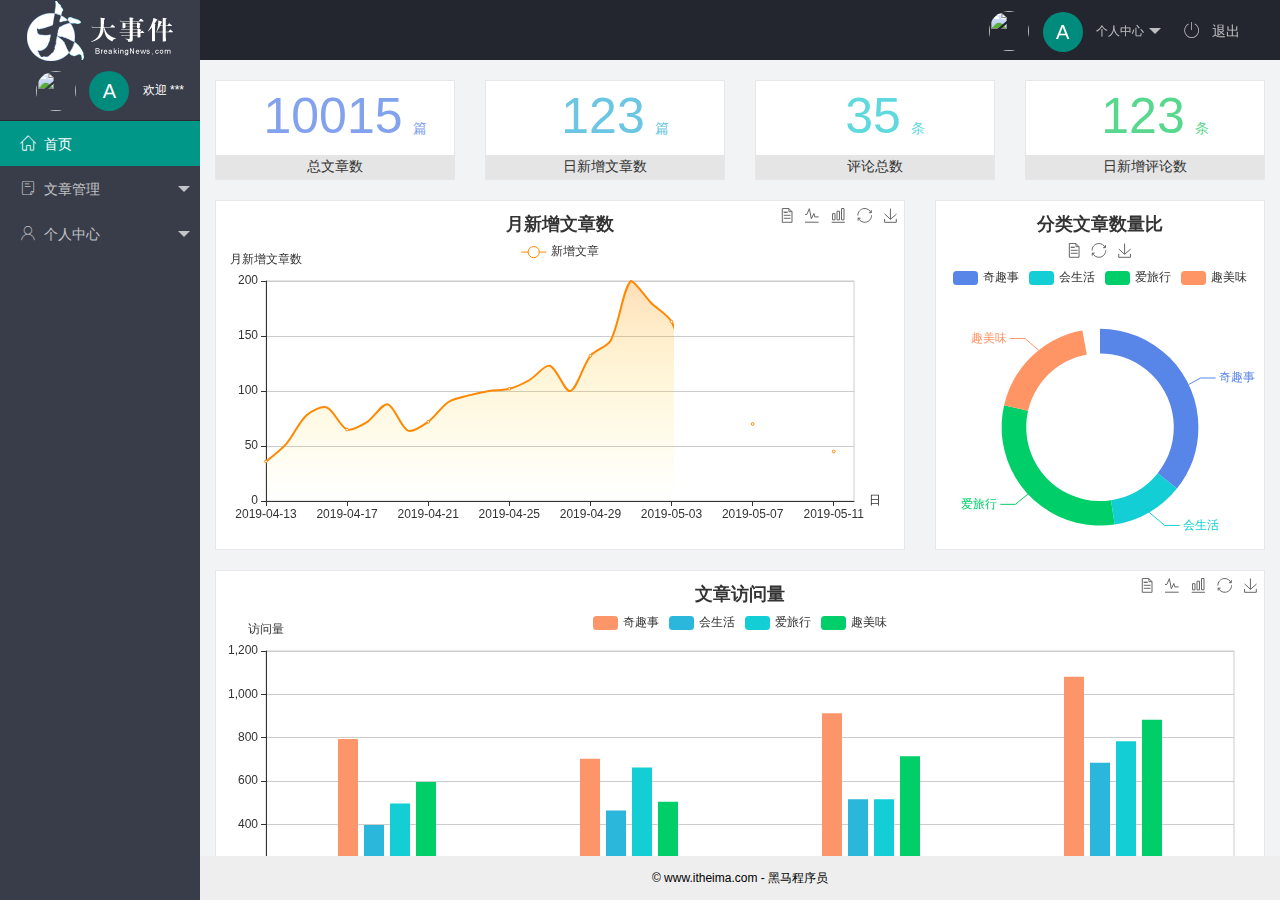
==== commit eb1193a2: "完成个人中心功能开发" ====
--- a/index.html
+++ b/index.html
@@ -28,9 +28,9 @@
                         <span class="text-avatar">A</span> 个人中心
                     </a>
                     <dl class="layui-nav-child">
-                        <dd><a href="">基本资料</a></dd>
-                        <dd><a href="">更换头像</a></dd>
-                        <dd><a href="">重置密码</a></dd>
+                        <dd><a href="/user/user_info.html" target="fm">基本资料</a></dd>
+                        <dd><a href="/user/user_avatar.html" target="fm">更换头像</a></dd>
+                        <dd><a href="/user/user_pwd.html" target="fm">重置密码</a></dd>
                     </dl>
                 </li>
                 <li class="layui-nav-item" lay-header-event="menuRight" lay-unselect>
@@ -63,9 +63,12 @@
                     <li class="layui-nav-item">
                         <a href="javascript:;"><span class="iconfont icon-user"></span>个人中心</a>
                         <dl class="layui-nav-child">
-                            <dd><a href="javascript:;"><i class="layui-icon layui-icon-app"></i> 基本资料</a></dd>
-                            <dd><a href="javascript:;"><i class="layui-icon layui-icon-app"></i> 更换头像</a></dd>
-                            <dd><a href="javascript:;"><i class="layui-icon layui-icon-app"></i> 重置密码</a></dd>
+                            <dd>
+                                <a href="/user/user_info.html" target="fm">
+                                    <i class="layui-icon layui-icon-app"></i> 基本资料</a>
+                            </dd>
+                            <dd><a href="/user/user_avatar.html" target="fm"><i class="layui-icon layui-icon-app"></i> 更换头像</a></dd>
+                            <dd><a href="/user/user_pwd.html" target="fm"><i class="layui-icon layui-icon-app"></i> 重置密码</a></dd>
                         </dl>
                     </li>
                 </ul>
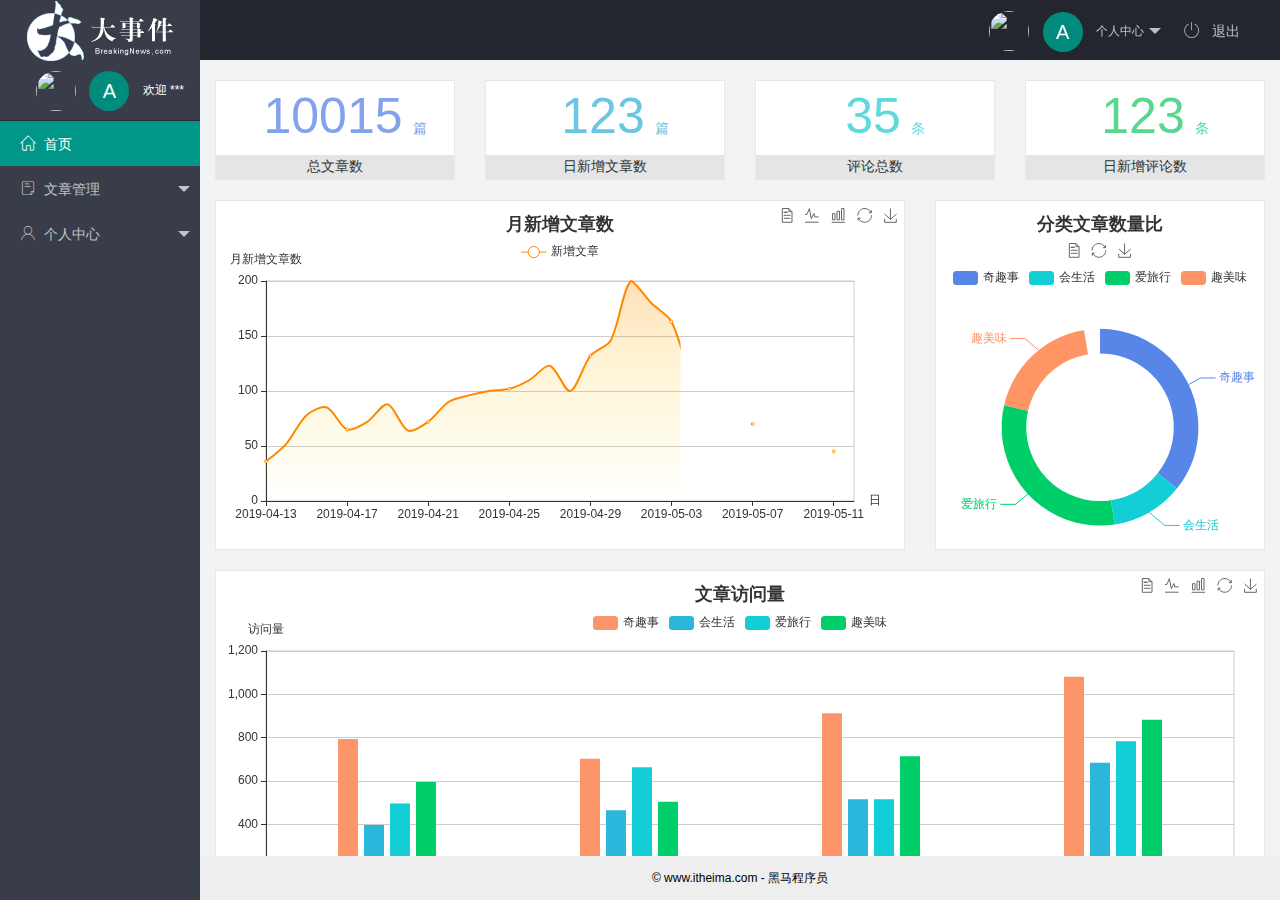
==== commit ca6506e2: "完成文章管理相关功能的开发" ====
--- a/index.html
+++ b/index.html
@@ -54,9 +54,9 @@
                     <li class="layui-nav-item ">
                         <a class="" href="javascript:;"><span class="iconfont icon-16"></span>文章管理</a>
                         <dl class="layui-nav-child">
-                            <dd><a href="javascript:;"><i class="layui-icon layui-icon-app"></i> 文章类别</a></dd>
-                            <dd><a href="javascript:;"><i class="layui-icon layui-icon-app"></i> 文章列表</a></dd>
-                            <dd><a href="javascript:;"><i class="layui-icon layui-icon-app"></i> 发表文章</a></dd>
+                            <dd><a href="/article/art_cate.html" target="fm"><i class="layui-icon layui-icon-app"></i> 文章类别</a></dd>
+                            <dd><a href="/article/art_list.html" target="fm"><i class="layui-icon layui-icon-app"></i> 文章列表</a></dd>
+                            <dd><a href="/article/art_pub.html" target="fm"><i class="layui-icon layui-icon-app"></i> 发布文章</a></dd>
 
                         </dl>
                     </li>
